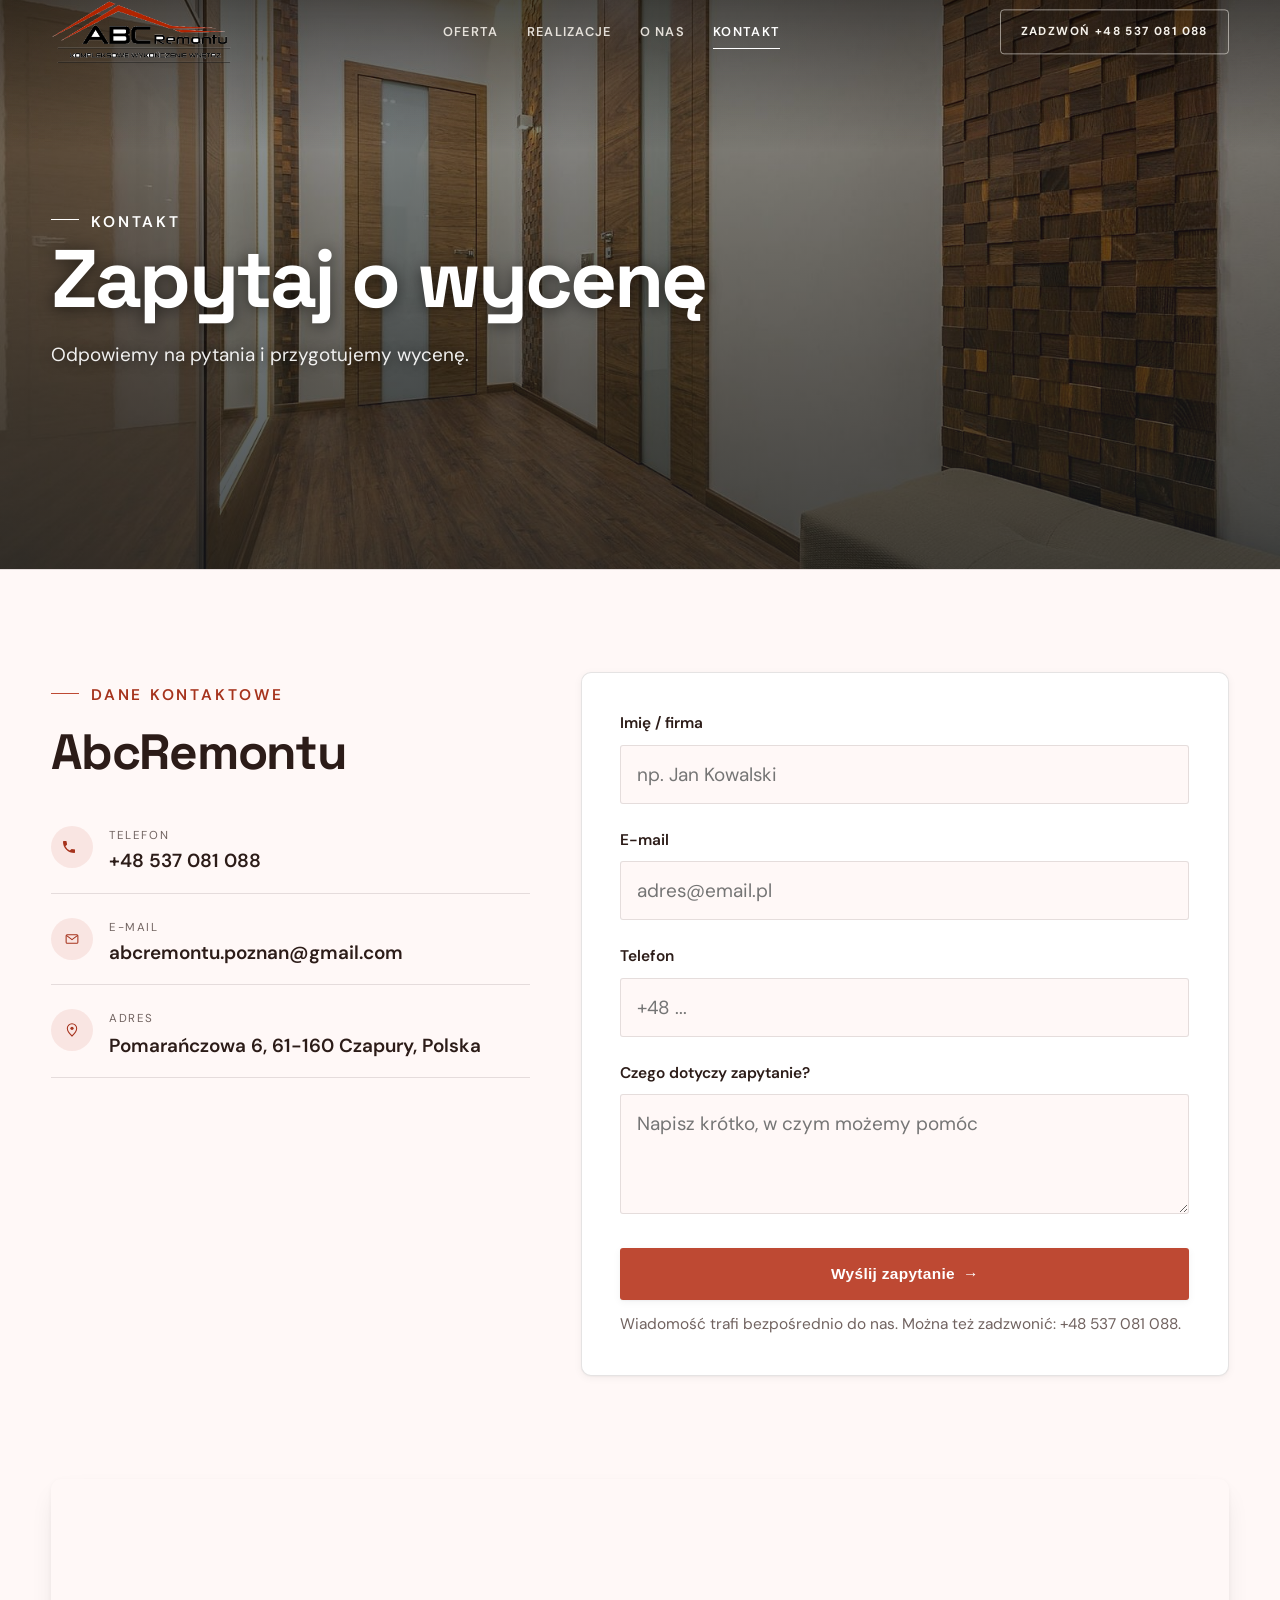
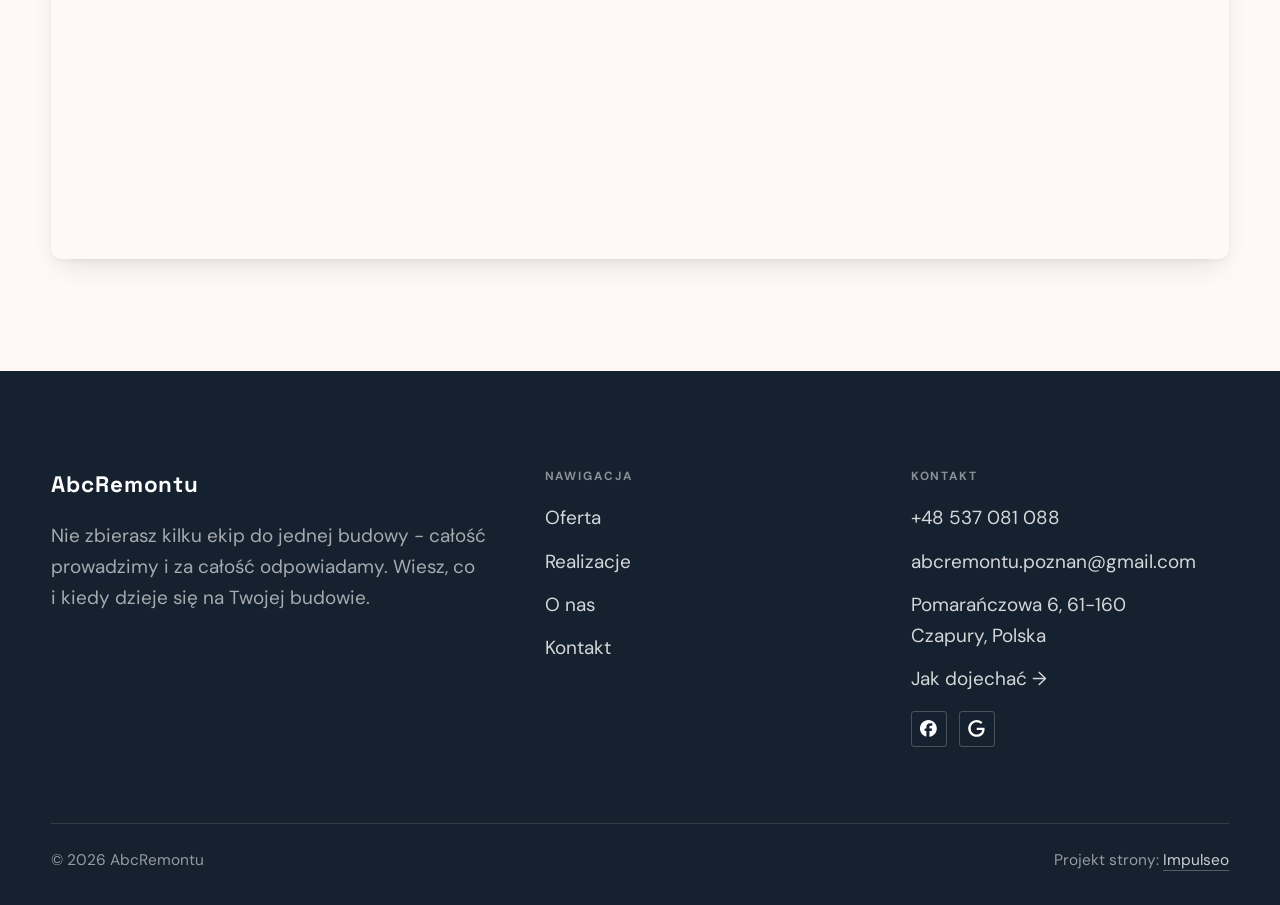
==== kontakt.html @ 426913e0 "Strona demo: abcremontu" ====
<!DOCTYPE html>
<html lang="pl">
<head>
<meta charset="UTF-8">
<meta name="viewport" content="width=device-width, initial-scale=1.0">
<title>Kontakt - AbcRemontu</title>
<meta name="description" content="Kontakt AbcRemontu - Pomarańczowa 6, 61-160 Czapury, Polska">
<link rel="canonical" href="https://kris20032.github.io/abcremontu/kontakt.html">
<meta name="robots" content="noindex, nofollow">
<meta property="og:type" content="website">
<meta property="og:locale" content="pl_PL">
<meta property="og:site_name" content="AbcRemontu">
<meta property="og:title" content="Kontakt - AbcRemontu">
<meta property="og:description" content="Kontakt AbcRemontu - Pomarańczowa 6, 61-160 Czapury, Polska">
<meta property="og:url" content="https://kris20032.github.io/abcremontu/kontakt.html">
<meta property="og:image" content="https://kris20032.github.io/abcremontu/img/og.jpg">
<meta property="og:image:width" content="1200">
<meta property="og:image:height" content="630">
<meta name="twitter:card" content="summary_large_image">
<link rel="preconnect" href="https://fonts.googleapis.com">
<link rel="preconnect" href="https://fonts.gstatic.com" crossorigin>
<link href="https://fonts.googleapis.com/css2?family=Space+Grotesk:wght@500;600;700&family=DM+Sans:opsz,wght@9..40,400;9..40,500;9..40,600&display=swap" rel="stylesheet">
<link rel="stylesheet" href="assets/styles.css?v=2b8f5d81">
</head>
<body>

<header class="nav">
  <div class="wrap nav-inner">
    <a class="brand brand-has-logo" href="index.html"><img class="brand-logo" src="img/logo.png" alt="AbcRemontu" width="611" height="216" decoding="async"></a>
    <nav class="nav-links">
      <a href="oferta.html">Oferta</a>
      <a href="realizacje.html">Realizacje</a>
      <a href="o-nas.html">O nas</a>
      <a href="kontakt.html" class="active" aria-current="page">Kontakt</a>
      <a href="tel:+48537081088" class="btn btn-accent">Zadzwoń +48 537 081 088</a>
    </nav>
    <button class="nav-toggle" aria-label="Menu"><span></span><span></span><span></span></button>
  </div>
</header>

<main>
<section class="pagehead">
  <img src="img/g7.jpg" alt="AbcRemontu - Zapytaj o wycenę" width="1600" height="1068" decoding="async">
  <div class="wrap">
    <span class="eyebrow">Kontakt</span>
    <h1>Zapytaj o wycenę</h1>
    <p>Odpowiemy na pytania i przygotujemy wycenę.</p>
  </div>
</section>
<section>
  <div class="wrap contact-grid">
    <div class="reveal">
      <span class="eyebrow">Dane kontaktowe</span>
      <h2 style="margin:var(--space-4) 0 var(--space-6)">AbcRemontu</h2>
      <div class="info-list">
        <div class="info-row"><div class="ic"><svg class="ico-tel" width="16" height="16" viewBox="0 0 24 24" fill="none" aria-hidden="true"><path d="M6.6 10.8a15.5 15.5 0 0 0 6.6 6.6l2.2-2.2a1 1 0 0 1 1-.24 11.4 11.4 0 0 0 3.6.58 1 1 0 0 1 1 1V20a1 1 0 0 1-1 1A17 17 0 0 1 3 4a1 1 0 0 1 1-1h3.5a1 1 0 0 1 1 1c0 1.25.2 2.46.58 3.6a1 1 0 0 1-.25 1l-2.23 2.2Z" fill="currentColor"/></svg></div><div><div class="lbl">Telefon</div><a class="val" href="tel:+48537081088">+48 537 081 088</a></div></div>
        <div class="info-row"><div class="ic"><svg class="ico-mail" width="16" height="16" viewBox="0 0 24 24" fill="none" aria-hidden="true"><rect x="3.2" y="5.5" width="17.6" height="13" rx="1.6" stroke="currentColor" stroke-width="1.6"/><path d="M4 7l8 6 8-6" stroke="currentColor" stroke-width="1.6" stroke-linecap="round" stroke-linejoin="round"/></svg></div><div><div class="lbl">E-mail</div><a class="val" href="mailto:abcremontu.poznan@gmail.com">abcremontu.poznan@gmail.com</a></div></div>
        <div class="info-row"><div class="ic"><svg class="ico-pin" width="16" height="16" viewBox="0 0 24 24" fill="none" aria-hidden="true"><path d="M12 21s7-6.1 7-11.5A7 7 0 0 0 5 9.5C5 14.9 12 21 12 21Z" stroke="currentColor" stroke-width="1.6" fill="none"/><circle cx="12" cy="9.5" r="2.4" fill="currentColor"/></svg></div><div><div class="lbl">Adres</div><div class="val">Pomarańczowa 6, 61-160 Czapury, Polska</div></div></div>
      </div>
    </div>
    <div class="reveal">
      <form class="form" action="https://formsubmit.co/abcremontu.poznan@gmail.com" method="POST">
        <input type="hidden" name="_subject" value="Zapytanie ze strony AbcRemontu">
        <input type="hidden" name="_captcha" value="false">
        <input type="hidden" name="_template" value="table">
        <div class="fld"><label for="name">Imię / firma</label><input id="name" name="name" type="text" placeholder="np. Jan Kowalski" required></div>
        <div class="fld"><label for="email">E-mail</label><input id="email" name="email" type="email" placeholder="adres@email.pl" required></div>
        <div class="fld"><label for="phone">Telefon</label><input id="phone" name="phone" type="tel" placeholder="+48 ..."></div>
        <div class="fld"><label for="msg">Czego dotyczy zapytanie?</label><textarea id="msg" name="message" placeholder="Napisz krótko, w czym możemy pomóc" required></textarea></div>
        <button type="submit" class="btn btn-accent" style="width:100%;justify-content:center">Wyślij zapytanie <span class="arr">→</span></button>
        <p class="note">Wiadomość trafi bezpośrednio do nas. Można też zadzwonić: +48 537 081 088.</p>
      </form>
    </div>
  </div>
</section>
<section style="padding-top:0">
  <div class="wrap reveal">
    <iframe class="map" title="AbcRemontu - Poznań" src="https://maps.google.com/maps?q=AbcRemontu%20Pozna%C5%84&z=15&output=embed" loading="lazy" referrerpolicy="no-referrer-when-downgrade"></iframe>
  </div>
</section>
</main>

<footer>
  <div class="wrap">
    <div class="foot-grid">
      <div class="foot-brand">
        <div class="name">AbcRemontu</div>
        <p>Nie zbierasz kilku ekip do jednej budowy - całość prowadzimy i za całość odpowiadamy. Wiesz, co i kiedy dzieje się na Twojej budowie.</p>
      </div>
      <div class="foot-col">
        <h4>Nawigacja</h4>
        <a href="oferta.html">Oferta</a>
        <a href="realizacje.html">Realizacje</a>
        <a href="o-nas.html">O nas</a>
        <a href="kontakt.html">Kontakt</a>
      </div>
      <div class="foot-col">
        <h4>Kontakt</h4>
        <a href="tel:+48537081088">+48 537 081 088</a>
        <a href="mailto:abcremontu.poznan@gmail.com">abcremontu.poznan@gmail.com</a>
        <p>Pomarańczowa 6, 61-160 Czapury, Polska</p>
        <a href="https://maps.google.com/?cid=14099003554606740684&g_mp=Cidnb29nbGUubWFwcy5wbGFjZXMudjEuUGxhY2VzLlNlYXJjaFRleHQQAhgEIAA" target="_blank" rel="noopener">Jak dojechać →</a>
      <div class="foot-soc">
        <a class="soc" href="https://www.facebook.com/p/AbcRemontu-100066490193893/" target="_blank" rel="noopener" aria-label="Facebook - AbcRemontu"><svg viewBox="0 0 24 24" aria-hidden="true" focusable="false"><path d="M9.101 23.691v-7.98H6.627v-3.667h2.474v-1.58c0-4.085 1.848-5.978 5.858-5.978.401 0 .955.042 1.468.103a8.68 8.68 0 0 1 1.141.195v3.325a8.623 8.623 0 0 0-.653-.036 26.805 26.805 0 0 0-.733-.009c-.707 0-1.259.096-1.675.309a1.686 1.686 0 0 0-.679.622c-.258.42-.374.995-.374 1.752v1.297h3.919l-.386 2.103-.287 1.564h-3.246v8.245C19.396 23.238 24 18.179 24 12.044c0-6.627-5.373-12-12-12s-12 5.373-12 12c0 5.628 3.874 10.35 9.101 11.647Z" fill="currentColor"/></svg></a>
        <a class="soc" href="https://maps.google.com/?cid=14099003554606740684&g_mp=Cidnb29nbGUubWFwcy5wbGFjZXMudjEuUGxhY2VzLlNlYXJjaFRleHQQAhgEIAA" target="_blank" rel="noopener" aria-label="Google - AbcRemontu"><svg viewBox="0 0 24 24" aria-hidden="true" focusable="false"><path d="M12.48 10.92v3.28h7.84c-.24 1.84-.853 3.187-1.787 4.133-1.147 1.147-2.933 2.4-6.053 2.4-4.827 0-8.6-3.893-8.6-8.72s3.773-8.72 8.6-8.72c2.6 0 4.507 1.027 5.907 2.347l2.307-2.307C18.747 1.44 16.133 0 12.48 0 5.867 0 .307 5.387.307 12s5.56 12 12.173 12c3.573 0 6.267-1.173 8.373-3.36 2.16-2.16 2.84-5.213 2.84-7.667 0-.76-.053-1.467-.173-2.053H12.48z" fill="currentColor"/></svg></a>
      </div>
      </div>
    </div>
    <div class="foot-bot">
      <span>© 2026 AbcRemontu</span>
      <span>Projekt strony: <a class="foot-credit" href="https://impulseo.pl" target="_blank" rel="noopener">Impulseo</a></span>
    </div>
  </div>
</footer>
<div class="sticky-call"><a class="sc-call" href="tel:+48537081088"><svg class="ico-tel" width="16" height="16" viewBox="0 0 24 24" fill="none" aria-hidden="true"><path d="M6.6 10.8a15.5 15.5 0 0 0 6.6 6.6l2.2-2.2a1 1 0 0 1 1-.24 11.4 11.4 0 0 0 3.6.58 1 1 0 0 1 1 1V20a1 1 0 0 1-1 1A17 17 0 0 1 3 4a1 1 0 0 1 1-1h3.5a1 1 0 0 1 1 1c0 1.25.2 2.46.58 3.6a1 1 0 0 1-.25 1l-2.23 2.2Z" fill="currentColor"/></svg> Zadzwoń</a><a class="sc-quote" href="kontakt.html">Zadzwoń po kosztorys</a></div>
<div class="demo-wazne" data-do="2026-11-02" data-cykl="3" hidden><svg class="dw-ico" width="13" height="13" viewBox="0 0 24 24" fill="none" aria-hidden="true"><circle cx="12" cy="12" r="8.6" stroke="currentColor" stroke-width="1.8"/><path d="M12 7.2V12l3.3 2" stroke="currentColor" stroke-width="1.8" stroke-linecap="round"/></svg><span class="dw-txt"></span></div>

<script src="assets/main.js"></script>
</body>
</html>
---- assets/styles.css ----
/* ============================================================
   STOLBASZ — premium, architektoniczny B2B fit-out
   Jasna paleta, zero brązu. System wg premium-web-craft.
   Projekt strony: Impulseo (impulseo.pl)
   ============================================================ */

:root{
  /* PALETA — jasna, architektoniczna, chłodna */
  --paper:#F4F6F8;          /* główne tło */
  --paper-2:#E7EBEF;        /* sekcje alternatywne (chłodny jasny szary) */
  --paper-3:#E7EBEF;        /* delikatne wypełnienia */
  --ink:#15212E;            /* tekst główny — chłodny grafit */
  --ink-soft:#243443;       /* nagłówki drugorzędne */
  --muted:#6B7785;          /* tekst poboczny */
  --line:rgba(21,33,46,.12);/* hairline */
  --accent:#E8A317;         /* stonowany petrol-slate — jedyny akcent */
  --accent-d:#C9870C;
  --accent-soft:rgba(232,163,23,.10);
  --dark:#15212E;           /* sekcje ciemne (stopka/CTA) */

  /* HOVER ZDJĘĆ — JEDEN standard dla całego silnika (decyzja K. 04.08.2026, artefakt z wariantami).
     AKTUALNE (K.+Szymon 09.08.2026, wybór z artefaktu 6 wariantów): zoom 1.05 przy 1.4s -
     przy tak długim czasie mocniejszy kadr NIE skacze, tylko „oddycha". Poprzedni standard
     (1.02 / .55s z 04.08) odbierany jako dynamiczny i szybki.
     Spoczynek lekko przygaszony, ale TYLKO tam, gdzie jest mysz (@media hover:hover) —
     na telefonie zdjęcia zostają w pełnej jasności. */
  --img-zoom:1.05;                   /* K.+Szymon 09.08: wariant F z artefaktu porównawczego */
  --img-rest:brightness(.95) saturate(.99);
  --img-hot:brightness(1.06) saturate(1.05);
  --img-dur:1.4s;                    /* K.+Szymon 09.08 (wariant F): powoli = elegancko */
  --img-ease:cubic-bezier(.16,.84,.44,1);  /* miękki ogon, efekt „oddychania" */

  /* ODSTĘPY — skala 4/8 */
  --space-1:4px; --space-2:8px; --space-3:12px; --space-4:16px; --space-5:24px;
  --space-6:32px; --space-7:48px; --space-8:64px; --space-9:96px; --space-10:128px;

  /* TYPOGRAFIA — fluid clamp() (skala podbita 16.07.2026: większe, czytelniejsze litery — uwaga Adama) */
  --text-sm:clamp(.9rem,.87rem + .12vw,1rem);
  --text-base:clamp(1.08rem,1.04rem + .18vw,1.2rem);
  --text-lg:clamp(1.24rem,1.15rem + .34vw,1.44rem);
  --text-h3:clamp(1.34rem,1.22rem + .55vw,1.66rem);
  --text-h2:clamp(2.1rem,1.66rem + 2.1vw,3.1rem);
  --text-h1:clamp(2.9rem,2.1rem + 4vw,5.1rem);

  /* PROMIENIE — architektoniczne, raczej ostre */
  --r-sm:3px; --r-md:6px; --r-lg:10px;

  /* RUCH */
  --ease:cubic-bezier(.25,.46,.45,.94); --dur:.24s;

  /* CIENIE — miękkie, warstwowe */
  --sh-sm:0 1px 2px rgba(16,24,32,.04), 0 2px 8px rgba(16,24,32,.05);
  --sh-md:0 2px 6px rgba(16,24,32,.05), 0 12px 28px -8px rgba(16,24,32,.12);
  --sh-lg:0 6px 14px rgba(16,24,32,.07), 0 26px 56px -18px rgba(16,24,32,.22);

  --hairline:1px solid var(--line);

  --font-display:'Space Grotesk','Inter',sans-serif;
  --font-body:'DM Sans','Inter',sans-serif;
}

*{box-sizing:border-box;margin:0;padding:0}
html{scroll-behavior:smooth}
body{
  font-family:var(--font-body);
  font-size:var(--text-base);
  line-height:1.65;
  color:var(--ink);
  background:var(--paper);
  -webkit-font-smoothing:antialiased;
  text-rendering:optimizeLegibility;
}
img{max-width:100%;height:auto;display:block}  /* height:auto = width/height z atrybutów trzyma proporcje (TOP#12) */
a{color:inherit;text-decoration:none}

.wrap{width:min(92%,1180px);margin-inline:auto}
section{padding-block:clamp(52px,6.5vw,96px)}

h1,h2,h3{font-family:var(--font-display);font-weight:700;line-height:1.08;letter-spacing:-.02em;color:var(--ink)}
h1{font-size:var(--text-h1);letter-spacing:-.035em}
h2{font-size:var(--text-h2);letter-spacing:-.025em}
h3{font-size:var(--text-h3)}
/* MIARA — długość wiersza. WCAG 2.2 SC 1.4.8: max 80 znaków; Butterick: 45–90.
   68ch daje realnie 72–78 znaków polskiego tekstu, czyli z zapasem pod granicą.
   Wcześniej limit miał TYLKO <p> — <li>, <blockquote> i <dd> nie miały żadnego,
   i to jedyny powód, dla którego 23 bloki na dwóch oddanych stronach jadą po
   83–106 znaków w wierszu (pomiar 07.08.2026, bramka `miara`).
   ⚠️ Listy i definicje ograniczamy TYLKO bez klasy: `ul`/`ol` z klasą to u nas
   układ (siatki kafli, menu), a nie tekst ciągły — tam miarę wyznacza układ. */
/* 60ch, nie 68ch (K. 10.08): po zmianie fontów na węższe kroje (DM Sans i spółka)
   w 68ch mieściło się ~90 znaków - bramka pikselowa słusznie zgłaszała przekroczenie
   granicy 80. Pomiar na żywej przeglądarce: 60ch = 90 znaków, 53ch = ~78 znaków, czyli normę WCAG 1.4.8. */
:root{ --miara:53ch }
p{max-width:min(100%,var(--miara))}
blockquote,
ul:not([class])>li, ol:not([class])>li,
dl:not([class])>dd{max-width:min(100%,var(--miara))}

/* ⚠️ Świadomie BEZ wyjątku `.tile p,.card p,.svc p{max-width:none}`, choć nasuwa się sam:
   te akapity BYŁY już ograniczone (stare `p{max-width:65ch}`), więc „wyjątek" nie odblokowałby
   niczego nowego — tylko ROZLUŹNIŁ stan sprzed zmiany na wszystkich demach naraz.
   `figcaption` żadna z reguł wyżej nie dotyczy, więc też nie potrzebuje zwolnienia. */

/* ŁAMANIE. `balance` wyrównuje długości wierszy w nagłówku, `pretty` pilnuje ostatniego
   wiersza akapitu, żeby nie został w nim jeden wyraz. Obsługiwane od Chrome 117 /
   Safari 17.5; starsze przeglądarki po prostu ignorują tę własność.
   `text-wrap:pretty` nie występowało dotąd ANI RAZ w silniku ani w repo klientów. */
h1,h2,h3,.lead,.lede{text-wrap:balance}
p,li,blockquote,dd{text-wrap:pretty}

.eyebrow{
  font-family:var(--font-body);
  font-size:var(--text-sm);
  font-weight:600;
  letter-spacing:.18em;
  text-transform:uppercase;
  color:var(--accent);
  display:inline-flex;align-items:center;gap:var(--space-3);
}
/* flex:none + margin-top = kreska trzyma się PIERWSZEJ linii. Wcześniej align-items:center
   centrowało ją względem całego bloku i przy zawinięciu (długi kicker typu
   „…WNĘTRZ · LESZNO · OD 2019") druga linia lądowała z brzydkim wcięciem. */
.eyebrow{align-items:flex-start}
.eyebrow>*,.eyebrow{text-wrap:balance}   /* dlugi kicker lamal sie na sierote typu samo „2019" w drugiej linii */
.eyebrow::before{content:"";width:28px;height:1px;background:var(--accent);display:inline-block;flex:none;margin-top:.62em}

.muted{color:var(--muted)}
.lead{font-size:var(--text-lg);line-height:1.55;color:var(--ink-soft);max-width:50ch}

/* ---------- BUTTONS ---------- */
.btn{
  display:inline-flex;align-items:center;gap:var(--space-2);
  font-weight:600;font-size:var(--text-sm);letter-spacing:.02em;
  padding:var(--space-4) var(--space-6);
  border-radius:var(--r-sm);
  transition:transform var(--dur) var(--ease),box-shadow var(--dur) var(--ease),background var(--dur) var(--ease);
  cursor:pointer;border:1px solid transparent;
}
.btn-accent{background:var(--accent);color:#fff;box-shadow:var(--sh-sm)}
.btn-accent:hover{background:var(--accent-d);transform:translateY(-2px);box-shadow:var(--sh-md)}
.btn-accent:active{transform:translateY(0);box-shadow:var(--sh-sm)}
.btn-ghost{background:transparent;color:var(--ink);border-color:var(--line)}
.btn-ghost:hover{border-color:var(--accent);color:var(--accent);transform:translateY(-2px)}
.btn-light{background:#fff;color:var(--ink);box-shadow:var(--sh-sm)}
.btn-light:hover{transform:translateY(-2px);box-shadow:var(--sh-md)}
.btn .arr{transition:transform var(--dur) var(--ease)}
.btn:hover .arr{transform:translateX(4px)}

/* ---------- NAV ---------- */
.nav{
  position:sticky;top:0;z-index:50;
  background:color-mix(in srgb,var(--paper) 88%,transparent);
  backdrop-filter:saturate(140%) blur(10px);
  border-bottom:var(--hairline);
}
.nav-inner{display:flex;align-items:center;justify-content:space-between;gap:var(--space-5);height:72px}
/* ANTY-NACHODZENIE (K. 05.08.2026): długa nazwa firmy + przycisk z pełnym numerem nie mieściły się w pasku
   i flex ściskał linki PONIŻEJ ich treści - "Kontakt" wchodził na ramkę "Zadzwoń +48 ...". Teraz ustępuje
   nazwa marki (skrót wielokropkiem), a menu i przycisk nigdy się nie kurczą ani nie zachodzą na siebie. */
.brand{display:flex;flex-direction:column;line-height:1;min-width:0;flex:0 1 auto}
.brand .name{font-family:var(--font-display);font-weight:800;font-size:1.35rem;letter-spacing:.04em;white-space:nowrap;overflow:hidden;text-overflow:ellipsis}
.brand .sub{font-size:.62rem;letter-spacing:.34em;text-transform:uppercase;color:var(--muted);margin-top:5px;white-space:nowrap;overflow:hidden;text-overflow:ellipsis}
.nav-links{display:flex;align-items:center;gap:var(--space-6);flex:0 0 auto}
.nav-links a{font-size:var(--text-sm);font-weight:500;color:var(--ink-soft);position:relative;padding-block:4px;white-space:nowrap;transition:color var(--dur) var(--ease)}
.nav-links a::after{content:"";position:absolute;left:0;bottom:0;width:0;height:1.5px;background:var(--accent);transition:width var(--dur) var(--ease)}
.nav-links a:hover,.nav-links a.active{color:var(--ink)}
.nav-links a:hover::after,.nav-links a.active::after{width:100%}
.nav-links .btn{padding:var(--space-2) var(--space-5)}
/* przyciski w nav: właściwy kolor (przebij .nav-links a) + bez podkreślenia */
.nav-links a.btn-accent{color:#fff}
.nav-links a.btn-ghost,.nav-links a.btn-light{color:var(--ink)}
/* CTA w pasku: NIE podkreślenie spod linków menu, ale ten sam przelatujący błysk,
   co na wszystkich innych przyciskach (zgłoszenie K. 13.08.2026 - „na hero jest efekt
   światła przechodzącego przez przycisk, na navbarze go nie ma, a mają być identyczne").
   Reguła `.nav-links a::after` jest silniejsza od `.btn::after`, więc trzeba jej
   geometrię wyzerować i wpisać połysk z nazwy - samo `display:none` gasiło efekt. */
.nav-links a.btn::after{
  display:block;content:"";position:absolute;inset:0;z-index:-1;pointer-events:none;
  width:auto;height:auto;border-radius:inherit;   /* kasuje geometrię podkreślenia (width:0;height:1.5px) */
  background:linear-gradient(100deg,transparent 32%,rgba(255,255,255,.20) 50%,transparent 68%);
  translate:-120% 0}
@media (prefers-reduced-motion:no-preference){
  .nav-links a.btn:hover::after{translate:120% 0;transition:translate .75s var(--mt-ease,cubic-bezier(.16,.84,.44,1))}
}
.nav-toggle{display:none;background:none;border:none;cursor:pointer;flex-direction:column;gap:5px;padding:8px}
.nav-toggle span{width:24px;height:2px;background:var(--ink);transition:var(--dur)}
/* Ciasny zakres MIĘDZY menu mobilnym a pełnym pulpitem: zbijamy odstępy i nazwę marki,
   żeby wszystko zmieściło się naturalnie, zanim w ogóle dojdzie do skracania wielokropkiem. */
@media(max-width:1280px) and (min-width:921px){
  .nav-links{gap:var(--space-4)}
  .nav-links .btn{padding:var(--space-2) var(--space-4)}
  .brand .name{font-size:1.15rem}
}

/* ---------- HERO (split) ---------- */
.hero{position:relative;overflow:hidden;border-bottom:var(--hairline)}
.hero-grid{display:grid;grid-template-columns:1.05fr .95fr;gap:clamp(24px,4vw,60px);align-items:center;
  padding-block:clamp(36px,4.5vw,64px)}
.hero-copy .eyebrow{margin-bottom:var(--space-5)}
.hero-copy h1{margin-bottom:var(--space-5)}
.hero-copy .lead{margin-bottom:var(--space-7)}
.hero-actions{display:flex;flex-wrap:wrap;gap:var(--space-4)}
.hero-art{position:relative;aspect-ratio:4/3;border-radius:var(--r-lg);overflow:hidden;box-shadow:var(--sh-lg)}
.hero-art img{width:100%;height:100%;object-fit:cover}
.hero-art::after{content:"";position:absolute;inset:0;background:linear-gradient(180deg,transparent 55%,rgba(18,24,28,.28))}
.hero-badge{position:absolute;left:var(--space-5);bottom:var(--space-5);z-index:2;
  background:rgba(252,252,251,.94);backdrop-filter:blur(4px);
  border-radius:var(--r-md);padding:var(--space-4) var(--space-5);box-shadow:var(--sh-md);max-width:78%}
.hero-badge strong{display:block;font-family:var(--font-display);font-size:1rem;letter-spacing:-.01em}
.hero-badge span{font-size:var(--text-sm);color:var(--muted)}

/* ---------- HERO duży / kinowy (strona główna) ---------- */
.hero-cine{position:relative;min-height:clamp(560px,82vh,840px);min-height:clamp(560px,82svh,840px);display:flex;align-items:center;overflow:hidden;border-bottom:var(--hairline)}
.hero-cine>img{position:absolute;inset:0;width:100%;height:100%;object-fit:cover;z-index:0}
.hero-cine::after{content:"";position:absolute;inset:0;z-index:1;
  background:linear-gradient(95deg,rgba(13,18,23,.86) 0%,rgba(13,18,23,.64) 32%,rgba(13,18,23,.24) 62%,rgba(13,18,23,.04) 100%)}
.hero-cine .wrap{position:relative;z-index:2;padding-block:var(--space-8)}
.hero-cine .hero-copy{max-width:660px}
.hero-cine .eyebrow{color:#fff;margin-bottom:var(--space-5)}
.hero-cine .eyebrow::before{background:#fff}
.hero-cine h1{color:#fff;margin-bottom:var(--space-5);font-size:clamp(2.9rem,2rem + 4.4vw,5.2rem);text-wrap:balance}
.hero-cine .lead{color:rgba(255,255,255,.92);max-width:48ch;margin-bottom:var(--space-7)}
.hero-cine .hero-actions{display:flex;flex-wrap:wrap;gap:var(--space-4)}
/* NISKIE OKNO (laptop z dokiem i paskami przeglądarki ma ~700-780 px wysokości widoku):
   H1 do 5.2rem + długi lead nie mieściły się i przyciski wypadały POD krawędź ekranu -
   klient widział stronę bez ani jednego CTA. Skalujemy w dół, zamiast przycinać treść. */
@media(min-width:821px) and (max-height:820px){
  .hero-cine{min-height:clamp(520px,94svh,780px)}
  .hero-cine .wrap{padding-block:var(--space-6)}
  .hero-cine h1{font-size:clamp(2.2rem,1.5rem + 2.6vw,3.6rem);margin-bottom:var(--space-4)}
  .hero-cine .eyebrow{margin-bottom:var(--space-4)}
  .hero-cine .lead{margin-bottom:var(--space-5);max-width:44ch}
}
@media(max-width:680px){
  .hero-cine{min-height:clamp(520px,76vh,640px);min-height:clamp(520px,76svh,640px);align-items:flex-end}
  .hero-cine::after{background:linear-gradient(0deg,rgba(13,18,23,.9) 6%,rgba(13,18,23,.45) 55%,rgba(13,18,23,.25) 100%)}
  .hero-cine .wrap{padding-bottom:var(--space-9)}
  /* TELEFON (~90% oglądających): lead potrafił zająć 8 linii i zepchnąć CTA poza pierwszy ekran.
     Zwężamy interlinię i skalę - treści nie ucinamy, bo to ona sprzedaje. */
  .hero-cine .lead{font-size:.98rem;line-height:1.5;margin-bottom:var(--space-5)}
  .hero-cine .eyebrow{font-size:.72rem;letter-spacing:.13em;margin-bottom:var(--space-4)}
  .hero-cine .eyebrow::before{width:20px}
  .hero-cine h1{margin-bottom:var(--space-4)}
}

/* full-bleed hero variant (podstrony) */
.pagehead{position:relative;min-height:46vh;min-height:46svh;display:flex;align-items:flex-end;overflow:hidden;border-bottom:var(--hairline)}
.pagehead img{position:absolute;inset:0;width:100%;height:100%;object-fit:cover}
/* 10.08.2026 (decyzja K.): mocniejsze przyciemnienie + cień pod tekstem. Bramka mierzyła na
   nagłówkach podstron 3,38-3,43:1 przy wymaganych 4,5 — jasne zdjęcie (hala, śnieg, niebo)
   podchodziło pod biały tekst. Zdjęcia klientów są różne, więc kontrast musi dawać WARSTWA,
   a nie szczęśliwy dobór kadru. */
.pagehead::after{content:"";position:absolute;inset:0;background:linear-gradient(180deg,rgba(18,24,28,.40),rgba(18,24,28,.76))}
.pagehead .wrap{position:relative;z-index:2;padding-block:var(--space-9);color:#fff}
.pagehead h1{color:#fff;max-width:18ch;text-shadow:0 2px 16px rgba(0,0,0,.55)}
.pagehead .eyebrow{color:#fff}
.pagehead .eyebrow::before{background:#fff}
.pagehead p{color:rgba(255,255,255,.92);margin-top:var(--space-4);max-width:54ch;text-shadow:0 1px 12px rgba(0,0,0,.5)}

/* ---------- STRIP (pasek skrótów / liczby) ---------- */
.strip{background:var(--dark);color:#fff}
/* PASEK HASEŁ — standard 04.08.2026 (decyzja K.): 5 haseł w JEDNYM rzędzie, tekst WYŚRODKOWANY,
   węższe marginesy boczne niż reszta strony (pasek ma iść szerzej), równe wysokości kolumn. */
.strip .wrap{width:min(96%,1440px);display:grid;grid-template-columns:repeat(5,1fr);
  gap:var(--space-5);padding-block:var(--space-7);align-items:stretch}
.strip .item .k{font-family:var(--font-display);font-size:clamp(1.05rem,.82rem + .85vw,1.55rem);
  font-weight:800;letter-spacing:-.02em;color:#fff;line-height:1.18;text-wrap:balance}
.strip .item .v{font-size:var(--text-sm);color:rgba(255,255,255,.66);margin-top:var(--space-2);line-height:1.4}
.strip .item{border-left:2px solid var(--accent);padding-inline:var(--space-4);
  text-align:center;display:flex;flex-direction:column;justify-content:center}
/* liczba kolumn = liczba haseł, żeby ostatnie nie zostawało samo w drugim rzędzie.
   Klasę n-N nadaje multipage.py; domyślnie (bez klasy) pasek jest 5-kolumnowy. */
.strip.n-2 .wrap{grid-template-columns:repeat(2,1fr)}
.strip.n-3 .wrap{grid-template-columns:repeat(3,1fr)}
.strip.n-4 .wrap{grid-template-columns:repeat(4,1fr);gap:var(--space-6)}
.strip.n-4 .item .k{font-size:clamp(1.3rem,1rem + 1.1vw,2rem)}
.strip.n-6 .wrap{grid-template-columns:repeat(6,1fr);gap:var(--space-4)}
.strip.n-6 .item .k{font-size:clamp(.98rem,.8rem + .7vw,1.35rem)}
/* równe łamanie: zamiast "długa linia + jedno słowo" obie linie zbliżonej długości */
.strip .item .k{text-wrap:balance}

/* ---------- SECTION HEAD ---------- */
.head{max-width:48rem;margin-bottom:var(--space-8)}
.head.center{margin-inline:auto;text-align:center}
.head .eyebrow{margin-bottom:var(--space-4)}
.head h2{margin-bottom:var(--space-4)}
.head p{color:var(--muted);font-size:var(--text-lg);line-height:1.55}
.head.center p{margin-inline:auto}

/* ---------- INTRO SPLIT ---------- */
.split{display:grid;grid-template-columns:.92fr 1.08fr;gap:clamp(28px,5vw,80px);align-items:center}
.split.rev{grid-template-columns:1.08fr .92fr}
.split.rev .split-art{order:-1}
.split-art{position:relative;aspect-ratio:5/4;border-radius:var(--r-lg);overflow:hidden;box-shadow:var(--sh-lg)}
.split-art img{width:100%;height:100%;object-fit:cover}
.split-copy h2{margin-bottom:var(--space-5)}
.split-copy p+p{margin-top:var(--space-4)}
.split-copy .btn{margin-top:var(--space-6)}

/* ---------- SERVICES (zakres) ---------- */
.svc-grid{display:grid;grid-template-columns:repeat(auto-fit,minmax(280px,1fr));gap:var(--space-5)}
.svc{background:#fff;border:var(--hairline);border-radius:var(--r-md);padding:var(--space-7) var(--space-6);
  transition:transform var(--dur) var(--ease),box-shadow var(--dur) var(--ease),border-color var(--dur) var(--ease);
  position:relative;overflow:hidden}
.svc::before{content:"";position:absolute;left:0;top:0;width:3px;height:0;background:var(--accent);transition:height var(--dur) var(--ease)}
.svc:hover{transform:translateY(-4px);box-shadow:var(--sh-md);border-color:transparent}
.svc:hover::before{height:100%}
.svc .ic{font-family:var(--font-display);font-size:.8rem;font-weight:700;letter-spacing:.12em;color:var(--accent);margin-bottom:var(--space-4)}
.svc h3{margin-bottom:var(--space-3);font-size:1.22rem}
.svc p{color:var(--muted);font-size:var(--text-base);line-height:1.6}

/* big detailed service rows */
.svc-row{display:grid;grid-template-columns:.8fr 1.2fr;gap:clamp(20px,4vw,60px);align-items:center;padding-block:var(--space-8)}
.svc-row+.svc-row{border-top:var(--hairline)}
.svc-row.rev{grid-template-columns:1.2fr .8fr}
/* Naprzemienny układ wierszy oferty: co drugi wiersz ma zdjęcie po PRAWEJ.
   Było `order:-1` — martwy kod, bo zdjęcie i tak jest pierwszym dzieckiem w HTML,
   więc wszystkie wiersze wyglądały identycznie (zdjęcie zawsze z lewej), a `rev`
   zmieniało tylko szerokość kolumn. Znalezione 29.07.2026 przy różnicowaniu kierunków
   animacji (pomiar pozycji: art.mid 390/502 przy row.mid 756 — zawsze lewa strona). */
.svc-row.rev .svc-row-art{order:2}
.svc-row-art{aspect-ratio:4/3;border-radius:var(--r-md);overflow:hidden;box-shadow:var(--sh-md)}
.svc-row-art img{width:100%;height:100%;object-fit:cover}
.svc-row h3{font-size:1.5rem;margin-bottom:var(--space-4)}
.svc-row .num{font-family:var(--font-display);font-size:.85rem;font-weight:700;letter-spacing:.14em;color:var(--accent);display:block;margin-bottom:var(--space-3)}
.svc-row ul{list-style:none;margin-top:var(--space-4);display:flex;flex-direction:column;gap:var(--space-2)}
.svc-row li{position:relative;padding-left:var(--space-5);color:var(--muted);font-size:var(--text-base)}
.svc-row li::before{content:"";position:absolute;left:0;top:.62em;width:8px;height:1px;background:var(--accent)}

/* ---------- GALLERY (realizacje) ---------- */
.gallery{display:grid;grid-template-columns:repeat(12,1fr);gap:var(--space-4);grid-auto-rows:200px}
/* GALERIA MASONRY — pionowe zdjęcia (portrety beauty/wellness) bez przycinania: kolumny, height auto */
.gallery-masonry{column-count:3;column-gap:var(--space-4)}
@media(max-width:900px){.gallery-masonry{column-count:2}}
@media(max-width:560px){.gallery-masonry{column-count:1}}
.gallery-masonry .m-tile{break-inside:avoid;margin:0 0 var(--space-4);padding:0;position:relative;overflow:hidden;border-radius:var(--r-md);border:1px solid var(--line)}
.gallery-masonry .m-tile img{width:100%;height:auto;display:block}
.gallery-masonry .m-tile .cap{position:absolute;left:0;right:0;bottom:0;padding:var(--space-4);color:#fff;background:linear-gradient(0deg,rgba(0,0,0,.55),transparent);font-size:var(--text-sm)}
.gallery-masonry .m-tile .cap small{display:block;font-weight:400;opacity:.78;letter-spacing:.04em;text-transform:uppercase;font-size:.66rem;margin-top:3px}
.tile{position:relative;overflow:hidden;border-radius:var(--r-md);box-shadow:var(--sh-sm);
  transition:transform var(--dur) var(--ease),box-shadow var(--dur) var(--ease)}
.tile img{width:100%;height:100%;object-fit:cover;
  transition:transform var(--img-dur) var(--img-ease),filter var(--img-dur) var(--img-ease)}
.tile:hover{box-shadow:var(--sh-md)}
.tile .cap{position:absolute;left:0;right:0;bottom:0;padding:var(--space-5) var(--space-4) var(--space-4);
  /* mocniejszy spad + cien pod tekstem: na JASNYCH zdjeciach klienta (biale fronty, sciany)
     slaby gradient dawal kontrast ~1.5:1 zamiast wymaganych 3.6:1 (bramka wygladu, 10.08.2026) */
  background:linear-gradient(transparent 10%,rgba(18,24,28,.55) 40%,rgba(18,24,28,.88) 68%,rgba(18,24,28,.99));color:#fff;
  text-shadow:0 1px 2px rgba(0,0,0,.85),0 2px 10px rgba(0,0,0,.55);
  font-size:var(--text-sm);font-weight:600;letter-spacing:.01em;
  opacity:0;transform:translateY(8px);transition:var(--dur) var(--ease)}
.tile:hover .cap{opacity:1;transform:translateY(0)}
.tile .cap small{display:block;font-weight:400;opacity:.78;letter-spacing:.04em;text-transform:uppercase;font-size:.66rem;margin-top:3px}
/* bento spans */
.t-wide{grid-column:span 6}
.t-tall{grid-column:span 6;grid-row:span 2}
.t-std{grid-column:span 6}
.t-third{grid-column:span 4}
.t-two3{grid-column:span 8}

/* ---------- TRUST / WIARYGODNOŚĆ ---------- */
.trust{background:var(--paper-2)}
.trust-grid{display:grid;grid-template-columns:repeat(auto-fit,minmax(240px,1fr));gap:var(--space-5);margin-top:var(--space-7)}
.trust-card{background:#fff;border-radius:var(--r-md);padding:var(--space-7) var(--space-6);box-shadow:var(--sh-sm);border-top:3px solid var(--accent)}
.trust-card .big{font-family:var(--font-display);font-size:clamp(1.8rem,1.3rem + 1.6vw,2.6rem);font-weight:800;letter-spacing:-.02em;color:var(--ink);line-height:1}
.trust-card h3{font-size:1.12rem;margin:var(--space-3) 0 var(--space-2)}
.trust-card p{color:var(--muted);font-size:var(--text-base);line-height:1.55}

/* ---------- CTA band ---------- */
.cta{background:var(--dark);color:#fff;position:relative;overflow:hidden}
/* telefon w CTA: na ciemnym tle biały (domyślnie), rodziny z JASNYM tłem CTA
   nadpisują to u siebie - wcześniej kolor siedział w stylu inline i wygrywał z rodziną. */
.cta .btn-ghost-cta{color:#fff;border-color:rgba(255,255,255,.3)}
.cta .wrap{display:grid;grid-template-columns:1.4fr .6fr;gap:var(--space-7);align-items:center;position:relative;z-index:2}
.cta h2{color:#fff;max-width:20ch}
.cta p{color:rgba(255,255,255,.74);margin-top:var(--space-4)}
.cta-actions{display:flex;flex-direction:column;gap:var(--space-3);align-items:flex-start}
.cta::before{content:"";position:absolute;right:-80px;top:-80px;width:360px;height:360px;border-radius:50%;
  background:radial-gradient(circle,var(--accent-soft),transparent 70%)}

/* ---------- CONTACT ---------- */
.contact-grid{display:grid;grid-template-columns:.85fr 1.15fr;gap:clamp(28px,4vw,56px);align-items:start}
.info-list{display:flex;flex-direction:column;gap:var(--space-2)}
.info-row{display:flex;gap:var(--space-4);align-items:flex-start;padding-block:var(--space-4);border-bottom:var(--hairline)}
.info-row .ic{flex:none;width:42px;height:42px;display:grid;place-items:center;border-radius:50%;
  background:var(--accent-soft);color:var(--accent);font-size:1.05rem}
.info-row .lbl{font-size:.72rem;letter-spacing:.14em;text-transform:uppercase;color:var(--muted)}
.info-row .val{font-weight:600;font-size:var(--text-base);margin-top:2px}
.info-row a.val:hover{color:var(--accent)}
.map{border:none;border-radius:var(--r-lg);box-shadow:var(--sh-md);width:100%;height:100%;min-height:380px;filter:grayscale(.2) contrast(1.02)}
.form{background:#fff;border:var(--hairline);border-radius:var(--r-lg);padding:clamp(24px,3vw,40px);box-shadow:var(--sh-sm)}
.form .fld{margin-bottom:var(--space-5)}
.form label{display:block;font-size:var(--text-sm);font-weight:600;margin-bottom:var(--space-2)}
.form input,.form textarea{width:100%;font-family:inherit;font-size:var(--text-base);color:var(--ink);
  padding:var(--space-4);border:var(--hairline);border-radius:var(--r-sm);background:var(--paper);transition:border-color var(--dur)}
.form input:focus,.form textarea:focus{outline:none;border-color:var(--accent);background:#fff}
.form textarea{resize:vertical;min-height:120px}
.form .note{font-size:var(--text-sm);color:var(--muted);margin-top:var(--space-3)}

/* ---------- FOOTER ---------- */
footer{background:var(--dark);color:#fff;padding-block:var(--space-9) var(--space-6)}
.foot-grid{display:grid;grid-template-columns:1.4fr 1fr 1fr;gap:var(--space-7);margin-bottom:var(--space-8)}
.foot-brand .name{font-family:var(--font-display);font-weight:800;font-size:1.4rem;letter-spacing:.04em}
.foot-brand p{color:rgba(255,255,255,.62);margin-top:var(--space-4);font-size:var(--text-base);max-width:38ch}
.foot-col h4{font-size:.74rem;letter-spacing:.16em;text-transform:uppercase;color:rgba(255,255,255,.5);margin-bottom:var(--space-4)}
.foot-col a,.foot-col p{display:block;color:rgba(255,255,255,.82);font-size:var(--text-base);margin-bottom:var(--space-3)}
.foot-col a:hover{color:#fff}
.foot-bot{border-top:1px solid rgba(255,255,255,.12);padding-top:var(--space-5);display:flex;justify-content:space-between;flex-wrap:wrap;gap:var(--space-3);
  font-size:var(--text-sm);color:rgba(255,255,255,.55)}
.foot-bot a:hover{color:#fff}
/* Podpis w stopce = klikalny link do impulseo.pl (31.07.2026). Ma być WIDOCZNIE klikalny,
   ale nie krzyczeć - stąd sam kolor jaśniejszy + delikatne podkreślenie na najeździe. */
.foot-bot a.foot-credit{color:rgba(255,255,255,.78);text-decoration:none;border-bottom:1px solid rgba(255,255,255,.28)}
.foot-bot a.foot-credit:hover{color:#fff;border-bottom-color:#fff}

/* ---------- REVEAL ---------- */
.reveal{opacity:0;transform:translateY(22px);transition:opacity .6s var(--ease),transform .6s var(--ease)}
.reveal.in{opacity:1;transform:none}

/* ---------- RESPONSIVE ---------- */
@media(max-width:920px){
  .hero-grid,.split,.split.rev,.svc-row,.svc-row.rev,.cta .wrap,.contact-grid,.foot-grid{grid-template-columns:1fr}
  .split.rev .split-art,.svc-row.rev .svc-row-art{order:0}
  .hero-art{aspect-ratio:16/10;max-height:420px}
  .strip .wrap,.strip.n-2 .wrap,.strip.n-3 .wrap,.strip.n-4 .wrap,.strip.n-6 .wrap{grid-template-columns:repeat(2,1fr);gap:var(--space-6)}
  .strip .item .k,.strip.n-6 .item .k{font-size:clamp(1.3rem,1.1rem + 1vw,2rem)}
  .gallery{grid-auto-rows:180px}
  .t-wide,.t-tall,.t-std,.t-third,.t-two3{grid-column:span 6}
  .t-tall{grid-row:span 1}
  .cta-actions{flex-direction:row;flex-wrap:wrap}
  .foot-grid{gap:var(--space-6)}
}
@media(max-width:680px){
  .nav-links{position:fixed;inset:72px 0 auto 0;background:var(--paper);flex-direction:column;align-items:stretch;
    gap:0;padding:var(--space-4) 6%;border-bottom:var(--hairline);box-shadow:var(--sh-md);
    transform:translateY(-120%);transition:transform var(--dur) var(--ease)}
  .nav-links.open{transform:translateY(0)}
  .nav-links a{padding-block:var(--space-4);border-bottom:var(--hairline)}
  .nav-links .btn{margin-top:var(--space-3);justify-content:center}
  .nav-toggle{display:flex}
  .strip .wrap,.strip.n-2 .wrap,.strip.n-3 .wrap,.strip.n-4 .wrap,.strip.n-6 .wrap{grid-template-columns:1fr}
  .gallery{grid-template-columns:repeat(6,1fr)}
  .foot-grid{grid-template-columns:1fr}
}
@media(prefers-reduced-motion:reduce){
  /* audyt 09.08 TOP#14: samo skrócenie duration przy animacji INFINITE = stroboskop
     (pętla .01ms miga ekranem); iteration-count:1 gasi pętlę naprawdę. Pseudoelementy
     też - tła hero (gastro/studio) animują ::before/img, blanket na * ich nie łapał. */
  *,*::before,*::after{animation-duration:.01ms!important;animation-iteration-count:1!important;animation-delay:0s!important;transition:none!important}
  .reveal{opacity:1!important;transform:none!important}
  html{scroll-behavior:auto}
}

/* ============================================================
   PREMIUM LAYER — destylat deep-researchu branż (anty-AI, spokój).
   Zmienne STOLBASZ (--accent/--ink/--paper/--line/--dark). Ruch ledwo
   zauważalny, krzywa cubic-bezier(.16,.84,.44,1); prefers-reduced-motion
   pokryte blanketem wyżej. Karty hairline zamiast cieni = #1 sygnał „nie-AI".
   ============================================================ */

/* więcej oddechu między sekcjami (liderzy: 110-130px) */
section{padding-block:clamp(64px,8vw,128px)}

/* 1) Aksamitny reveal — dłuższa, miękka krzywa zamiast „skoku" */
.reveal{transition:opacity .9s cubic-bezier(.16,.84,.44,1),transform .9s cubic-bezier(.16,.84,.44,1);will-change:opacity,transform}
/* stagger TYLKO w galerii (tam pozycja = porządek dzieci) */
.gallery .reveal:nth-child(2){transition-delay:.07s}
.gallery .reveal:nth-child(3){transition-delay:.14s}
.gallery .reveal:nth-child(4){transition-delay:.21s}
.gallery .reveal:nth-child(5){transition-delay:.28s}
.gallery .reveal:nth-child(6){transition-delay:.35s}

/* 2) Hero STATYCZNY na .hero-cine — Ken Burns CAŁKIEM WYŁĄCZONY 26.06 (3. zgłoszenie Szymona).
   GENEZA: animowanie scale na <img> hero z teksturami (cegły/framugi) re-samplinguje obraz
   klatka po klatce → na części ekranów drobne drganie/shimmer = „heroshot się trzęsie".
   translateY usunięto wcześniej, scale-only + will-change/GPU NIE wystarczyły do GWARANCJI gładkości.
   Krzysztof zażądał pewności („make sure, że błąd się nie pojawi") > efekt. Zero animacji = 0% drgania.
   Delikatny zoom zostaje TYLKO w pełnoekranowych hero gastro/studio (hg-bg/hs-bg — tło, inny
   mechanizm, chwalone, nigdy nie zgłaszane). NIE wracać do KB na .hero-cine bez realnego testu
   na sprzęcie klienta — to ryzyko regresji „trzęsienia”. */
/* BEZPIECZNY "wow" na hero = jednorazowy FADE-IN (opacity), nie zoom.
   opacity nie dotyka bitmapy → gładkie na KAŻDYM zdjęciu/ekranie/GPU, zero ryzyka migotania.
   Geometryczny ruch (scale/translate) na .hero-cine jest ZAKAZANY (bramka pilnuje). */
@keyframes heroFade{from{opacity:0}to{opacity:1}}
.hero-cine>img{transform:none;animation:heroFade 1.1s ease-out both}

/* 3) Akcentowy hairline pod nagłówkiem sekcji, który „rysuje się" przy wejściu */
.head h2{position:relative;padding-bottom:18px}
.head h2::after{content:"";position:absolute;left:0;bottom:0;height:1px;width:0;background:var(--accent);transition:width 1s cubic-bezier(.16,.84,.44,1) .15s}
.head.center h2::after{left:50%;transform:translateX(-50%)}
.head.reveal.in h2::after,.head.center.reveal.in h2::after{width:54px}

/* 4) Karty HAIRLINE zamiast cieni/zaokrągleń (najmocniejszy anty-AI detal) */
.svc{background:transparent;border:1px solid var(--line);border-radius:var(--r-sm);box-shadow:none}
.svc:hover{box-shadow:none;border-color:var(--accent);transform:translateY(-3px)}
.trust-card{background:transparent;box-shadow:none;border:1px solid var(--line);border-top:2px solid var(--accent);border-radius:var(--r-sm)}
.tile{box-shadow:none;border-radius:var(--r-sm)}
.tile:hover{box-shadow:none}

/* 5) Sticky-nav kondensuje się po przewinięciu (sygnał dopracowania) */
.nav{transition:box-shadow .4s ease,background .4s ease}
.nav.is-stuck{box-shadow:0 1px 0 var(--line),0 14px 30px -24px rgba(0,0,0,.45)}
.nav-inner{transition:height .35s var(--ease)}
.nav.is-stuck .nav-inner{height:60px}

/* 6) MANIFESTO — pełnoekranowy cytat-bohater (zastępuje generyczne „Dlaczego my") */
.manifesto{background:var(--paper-2);text-align:center}
.manifesto .wrap{max-width:60rem}
.manifesto p{font-family:var(--font-display);font-style:italic;font-size:clamp(1.6rem,1rem + 2.4vw,2.8rem);line-height:1.32;color:var(--ink-soft);margin-inline:auto;max-width:26ch;position:relative;padding-top:var(--space-8)}
.manifesto p::before{content:"";position:absolute;top:0;left:50%;transform:translateX(-50%);width:54px;height:1px;background:var(--accent)}
.manifesto p span{color:var(--accent);font-style:italic}

/* 7) GATEWAYS — 3 duże bramy-zdjęcia (zamiast paska menu usług) */
.gateways{display:grid;grid-template-columns:repeat(3,1fr);gap:var(--space-4)}
.gateway{position:relative;aspect-ratio:3/4;overflow:hidden;border-radius:var(--r-sm);display:block}
.gateway img{width:100%;height:100%;object-fit:cover;
  transition:transform var(--img-dur) var(--img-ease),filter var(--img-dur) var(--img-ease)}
.gateway::after{content:"";position:absolute;inset:0;background:linear-gradient(180deg,transparent 38%,rgba(18,24,28,.74))}
/* ===== HOVER ZDJĘĆ — jedno miejsce dla WSZYSTKICH kafli ze zdjęciem (K. 04.08.2026) ===== */
@media(hover:hover){
  .tile img,.gateway img,.m-tile img{filter:var(--img-rest)}
  .tile:hover img,
  .gateway:hover img,
  .m-tile:hover img{transform:scale(var(--img-zoom));filter:var(--img-hot)}
}
.m-tile img{transition:transform var(--img-dur) var(--img-ease),filter var(--img-dur) var(--img-ease)}
.gateway .g-ttl{position:absolute;left:0;right:0;bottom:0;z-index:2;padding:var(--space-6) var(--space-5);color:#fff;font-family:var(--font-display);font-size:1.45rem;letter-spacing:-.01em;line-height:1.15}
.gateway .g-ttl small{display:block;font-family:var(--font-body);font-size:var(--text-sm);font-weight:400;opacity:.82;letter-spacing:.03em;margin-top:5px}
@media(max-width:760px){.gateways{grid-template-columns:1fr}.gateway{aspect-ratio:16/10}}

/* 8) LOGO klienta w nagłówku (gdy podane --logo) */
/* 52px domyślnie (feedback Bartka 06.07.2026: 40px ginęło, uwaga padła 3x; ~56px sprawdzone na żywym demie anna-borowiec-makeup) */
.brand-logo{height:64px;width:auto;max-width:300px;object-fit:contain;display:block}
.nav.is-stuck .brand-logo{height:52px}
@media(max-width:680px){.brand-logo{height:46px;max-width:210px}}


/* === RWD: nagłówki na wąskich ekranach (dodane 17.07.2026 razem z fixem clamp) ===
   Po przywróceniu działania clamp() dolna granica --text-h1 (2.9rem) rozpychała
   dokument przy długich polskich słowach na telefonach. Tu ją zjeżdżamy. */
@media (max-width:560px){
  :root{
    --text-h1:clamp(1.9rem, 1.15rem + 4.4vw, 2.7rem);
    --text-h2:clamp(1.5rem, 1rem + 3vw, 2.1rem);
  }
  .hero-cine h1{font-size:clamp(1.9rem, 1.15rem + 4.4vw, 2.7rem)}
  h1,h2{overflow-wrap:break-word}
}

/* GODZINY (godziny_grid z briefu) — dzień po lewej, godziny po prawej. Wcześniej BRAK stylu
   powodował sklejenie "Poniedziałek-Piątek8:00-20:00" (dodane 2026-07-21). Neutralne dla dem bez grafiku. */
.godz{display:flex;flex-direction:column;gap:2px;max-width:440px;margin-top:8px}
.godz-row{display:flex;justify-content:space-between;align-items:baseline;gap:24px;padding:10px 0;border-bottom:1px solid var(--line)}
.godz-row:last-child{border-bottom:0}
.godz-row b{font-weight:600;color:var(--ink)}
.godz-row span{color:var(--muted);white-space:nowrap}

/* === FAQ (lekcja 08.08.2026) ===
   Sekcja faq_klinika() trafia NIE tylko do rodziny „klinika" (multipage.py: także układ FACHOWCY),
   a style leżały wyłącznie w families/klinika.css — u hydraulika/dekarza FAQ renderowało się jako
   goła lista <details> z domyślnym trójkącikiem przeglądarki (wpadka: demo Instalatorstwo Gała).
   Dlatego baza. Rodzina może to nadpisać na wierzchu. */
.faq-list{max-width:48rem;margin:var(--space-8) auto 0;display:flex;flex-direction:column;gap:var(--space-3)}
.faq-item{border:1px solid var(--line);border-radius:var(--r-md);background:var(--paper);padding:var(--space-4) var(--space-5)}
.faq-item summary{font-family:var(--font-display);font-weight:600;color:var(--ink);cursor:pointer;list-style:none;display:flex;justify-content:space-between;gap:1rem}
.faq-item summary::-webkit-details-marker{display:none}
.faq-item summary::after{content:"+";color:var(--accent-d);font-weight:700;font-size:1.2rem;line-height:1}
.faq-item[open] summary::after{content:"-"}
.faq-item p{color:var(--ink-soft);font-size:var(--text-base);line-height:1.6;margin:var(--space-3) 0 0}

/* === LICZBA OPINII PRZY SEKCJI OPINII (08.08.2026, wzorzec irismeble.pl, decyzja K.) ===
   Trzy cytaty bez kontekstu czyta się jak „firma ma trzy opinie". Ta linijka mówi wprost,
   ile ich jest naprawdę - dane i tak przychodzą z reconu i szły dotąd wyłącznie do hero.
   Baza, nie rodzina: sekcja opinii renderuje się we WSZYSTKICH układach, a style opinii
   leżą per rodzina - bez tego u części rodzin linijka byłaby gołym tekstem (ta sama pułapka
   co z FAQ wyżej). Rodzina może nadpisać na wierzchu. */
.op-meta{
  text-align:center;margin:calc(var(--space-3) * -1) 0 var(--space-6);
  color:var(--muted);font-size:var(--text-base);letter-spacing:.01em;
}
.op-meta .ico-star{color:var(--accent-d);margin-right:2px}

/* --- licznik ważności DEMA (pomysł K. 09.08) - tylko wersje pokazowe --- */
.demo-wazne{position:fixed;top:calc(var(--nav-h, 64px) + 14px);right:14px;z-index:95;
  display:inline-flex;align-items:center;gap:.45em;
  background:rgba(21,25,28,.82);color:#fff;font-size:.72rem;font-weight:600;letter-spacing:.01em;
  padding:.42em .8em .42em .62em;border-radius:999px;backdrop-filter:saturate(140%) blur(8px);
  border:1px solid rgba(255,255,255,.14);box-shadow:0 10px 24px -14px rgba(0,0,0,.6);
  pointer-events:none;
  /* NIE pokazuje się przy wejściu (K. 09.08) - wjeżdża dopiero po zejściu z hero */
  opacity:0;transform:translateY(-10px);
  transition:opacity .7s var(--ease),transform .7s var(--ease)}
.demo-wazne.is-on{opacity:1;transform:none}
.demo-wazne .dw-ico{flex:none;opacity:.85}
.demo-wazne b{font-weight:700;font-variant-numeric:tabular-nums;color:#FFD9A3}
.demo-wazne .dw-zeg{font-variant-numeric:tabular-nums;font-feature-settings:"tnum";
  opacity:.72;margin-left:.15em;letter-spacing:.01em}
.demo-wazne.is-pilne{background:rgba(150,32,28,.9);border-color:rgba(255,255,255,.2)}
.demo-wazne .dw-pilne{color:#FFE0DE}
@media(max-width:820px){.demo-wazne{top:auto;bottom:70px;right:10px}}

/* --- pasek mini-opinii pod hero (audyt 09.08 TOP#27) - tylko przy realnych recenzjach --- */
.opinie-mini{padding-block:0;border-bottom:var(--hairline)}
.opinie-mini .om-row{display:grid;grid-template-columns:repeat(3,1fr);gap:var(--space-6);padding-block:var(--space-5)}
.opinie-mini .om-item blockquote{font-size:var(--text-sm);color:var(--ink-soft);line-height:1.5;margin:0}
.opinie-mini .om-autor{display:block;margin-top:var(--space-2);font-size:.78rem;font-weight:600;color:var(--muted);letter-spacing:.04em}
@media(max-width:820px){.opinie-mini .om-row{grid-template-columns:1fr;gap:var(--space-4)}
  .opinie-mini .om-item:nth-child(n+3){display:none}}

/* --- AKCENT-TEKST (audyt 09.08 TOP#11/12, decyzja K.) ---------------------------
   Kolor firmowy jest jasny, dopóki nie musi być literą. --accent zostaje żywy
   (kreski, przyciski, pasek haseł); litera akcentowa na JASNYM tle bierze
   --accent-text (dokleja palette_auto; domyślnie accent-d). Tylko color -
   border/background/pseudo zostają żywe. Ciemna sekcja CTA = wyjątek. */
:root{--accent-text:var(--accent-d)}
.eyebrow, .svc .ic, .svc-row .num, .info-row .ic, .info-row a.val:hover,
.manifesto p span, .faq-item summary::after, .op-meta .ico-star, .op-star,
.fu-cta, .obszar-list li:hover, .btn-ghost:hover, .nav.nav-solid .brand .sub,
.proces-os .pc-cur, .os-on .proces-os .proces-line > li.os-done .pno { color:var(--accent-text) }
.cta .eyebrow { color:var(--accent) }

/* --- dostępność (audyt 09.08 TOP#23, podzbiór bezpieczny) --- */
html{scroll-padding-top:84px}                       /* kotwice nie chowają się pod sticky-nav */
:focus-visible{outline:2px solid var(--accent-text);outline-offset:2px}  /* widoczny fokus tylko z klawiatury */
main{display:block}

/* --- kafelek „Zobacz opinie w Google" (K. 09.08) - znak marki zamiast gołego linku --- */
.op-meta{text-align:center;max-width:none;margin-inline:auto}
.op-google{display:inline-flex;align-items:center;gap:.6em;
  padding:.62em 1.15em;border:1px solid var(--line);border-radius:999px;
  background:var(--paper);color:var(--ink);font-size:var(--text-sm);font-weight:600;
  transition:border-color var(--dur) var(--ease),box-shadow var(--dur) var(--ease),transform var(--dur) var(--ease)}
.op-google .op-g-ico{flex:none}                        /* oficjalny 4-kolorowy znak Google */
.op-google .arr{transition:transform var(--dur) var(--ease)}
.op-google:hover{border-color:var(--accent);box-shadow:var(--sh-sm);transform:translateY(-1px)}
.op-google:hover .arr{transform:translateX(3px)}

/* ============================================================
   HOVER KART I KAFLI - JEDEN STANDARD DLA WSZYSTKICH RODZIN (K. 10.08:
   „każde demo ma wyglądać tak premium"). Wcześniej premium-hover miała tylko
   rodzina fachowców (.fu-row), reszta rodzin renderowała karty bez reakcji.
   Zasada ta sama: reakcja NATYCHMIAST (0s), gaśnięcie łagodne; ledwie widoczne
   tło, kreska akcentu z lewej, strzałka rusza. Zero cieni-poduszek.
   ⛔ Świadomie POMIJAMY kafle ze zdjęciem (.tile/.gateway/.m-tile) - tam działa
   już zoom 1.05/1.4s i dokładanie ramek by go zabiło.
   ============================================================ */
.card, .svc, .gateway-txt, .menu-cat, .prod-card, .pak-card, .faq-item, .obj-tile{
  position:relative;transition:background .22s ease-out,border-color .22s ease-out}
.card::before, .menu-cat::before, .prod-card::before, .pak-card::before{
  content:"";position:absolute;left:0;top:0;bottom:0;width:3px;background:var(--accent);
  transform:scaleY(0);transform-origin:top;transition:transform .09s ease-out;border-radius:2px}
@media(hover:hover){
  .card:hover, .svc:hover, .menu-cat:hover, .prod-card:hover, .pak-card:hover{
    background:color-mix(in srgb,var(--accent) 9%,transparent);
    border-color:color-mix(in srgb,var(--accent) 45%,var(--line));
    transition-duration:0s}
  .card:hover::before, .menu-cat:hover::before,
  .prod-card:hover::before, .pak-card:hover::before{transform:scaleY(1)}
  .card:hover .arr, .svc:hover .arr, .menu-cat:hover .arr{transform:translateX(.3rem)}
}
.card .arr, .svc .arr, .menu-cat .arr{display:inline-block;transition:transform .1s ease-out}

/* ============================================================
   PLAKIETKA OPINII GOOGLE (K. 13.08.2026, wzór od Marcelego)
   Jedna forma we WSZYSTKICH układach hero (hg/hk/hs/ha/hd/tb/kt) zamiast
   gołego tekstu „★ Ocena 4,4 w Google · 7 opinii". Cudza ocena to najmocniejszy
   dowód zaufania na stronie - ma wyglądać jak odznaka, nie jak podpis.
   Tło i obwódka liczone z KOLORU TEKSTU, więc ta sama plakietka działa na
   ciemnym zdjęciu (biały napis → jasna mgiełka) i na jasnej sekcji (ciemny
   napis → delikatny szary). Zero osobnych wariantów do utrzymania.
   ============================================================ */
.g-badge{
  display:inline-flex;align-items:center;gap:.62em;
  padding:.52em 1em;border-radius:999px;
  background:color-mix(in srgb,currentColor 8%,transparent);
  border:1px solid color-mix(in srgb,currentColor 20%,transparent);
  -webkit-backdrop-filter:blur(6px);backdrop-filter:blur(6px);
  font-size:.98rem;line-height:1;font-weight:500;letter-spacing:.01em;
  white-space:nowrap;vertical-align:middle;max-width:100%}
.g-badge .gb-ico,.g-badge .gb-stars{flex:none}
.g-badge .gb-ocena{font-weight:700;font-size:1.08em;letter-spacing:.01em}
.g-badge .gb-txt{opacity:.92}
@media(max-width:560px){
  .g-badge{gap:.45em;padding:.45em .8em;font-size:.86rem}
  .g-badge .gb-stars{width:62px;height:12.4px}
  .g-badge .gb-ico{width:16px;height:16px}
}

/* === rodzina: fachowcy === */
/* ============================================================
   RODZINA: FACHOWCY (hydraulik/elektryk/remont/brukarstwo/ogrodzenia)
   Doklejane NA WIERZCH base.css. Dziedziczy paletę/fonty skórki (trade/elektryk).
   Filozofia: telefon-bohater + zaufanie + „bezpłatna wycena". Spokój, nie krzyk.
   (count-up i podwójny iframe mapy świadomie pominięte - krytyka blueprintu.)
   ============================================================ */

/* --- PROCES - oś „jak pracujemy" (podpis rodziny, czego nie ma w meblach) --- */
.proces{background:var(--paper-2)}
.proces-line{list-style:none;display:grid;grid-template-columns:repeat(4,1fr);gap:var(--space-5);position:relative;margin:0;padding:0}
.proces-line li{position:relative;padding-top:var(--space-7)}
.proces-line li::before{content:"";position:absolute;top:14px;left:0;right:0;height:1px;background:var(--line)}
.proces-line li:last-child::before{right:50%}
.proces-line li:first-child::before{left:50%}
.proces-line li::after{content:"";position:absolute;top:9px;left:calc(50% - 6px);width:11px;height:11px;border-radius:50%;background:var(--accent);box-shadow:0 0 0 4px var(--paper-2)}
.proces-line .pno{font-family:var(--font-display);font-weight:800;font-size:1.5rem;color:var(--accent);letter-spacing:-.02em;display:block;margin-bottom:var(--space-3);text-align:center}
.proces-line h3{font-size:1.1rem;margin-bottom:var(--space-2);text-align:center}
.proces-line p{color:var(--muted);font-size:var(--text-sm);line-height:1.5;text-align:center;max-width:26ch;margin-inline:auto}
@media(max-width:820px){
  .proces-line{grid-template-columns:1fr;gap:0}
  .proces-line li{padding:var(--space-5) 0 var(--space-5) var(--space-7)}
  .proces-line li::before{left:5px;right:auto;top:0;bottom:0;width:1px;height:auto}
  .proces-line li:first-child::before,.proces-line li:last-child::before{left:5px;right:auto}
  .proces-line li::after{top:var(--space-6);left:0}
  .proces-line .pno,.proces-line h3,.proces-line p{text-align:left;margin-inline:0}
}

/* --- OBSZAR DZIAŁANIA - lokalność (chipy z REALNEGO miasta, bez drugiego iframe) --- */
.obszar .head{text-align:center;margin-inline:auto}
.obszar .head .eyebrow{justify-content:center}
.obszar-list{list-style:none;display:flex;flex-wrap:wrap;justify-content:center;gap:var(--space-3);margin:0;padding:0;max-width:60rem;margin-inline:auto}
.obszar-list li{border:1px solid var(--line);border-radius:999px;padding:var(--space-2) var(--space-5);
  font-size:var(--text-sm);font-weight:600;color:var(--ink-soft);transition:border-color .24s var(--ease),color .24s var(--ease)}
.obszar-list li:hover{border-color:var(--accent);color:var(--accent)}
.obszar-list li.is-home{background:var(--accent);border-color:var(--accent);color:#fff}

/* --- STICKY-CALL - dolny pasek mobile (najważniejszy konwerter tej rodziny) --- */
.sticky-call{display:none}
@media(max-width:820px){
  .sticky-call{display:grid;grid-template-columns:1fr 1fr;gap:1px;position:fixed;left:0;right:0;bottom:0;z-index:90;
    background:var(--line);box-shadow:0 -6px 20px -10px rgba(0,0,0,.4);padding-bottom:env(safe-area-inset-bottom,0px);transition:transform .25s ease,opacity .25s ease}
  .sticky-call.schowany{transform:translateY(110%);opacity:0;pointer-events:none}
  .sticky-call a{padding:15px 8px;text-align:center;font-weight:700;font-size:.95rem;letter-spacing:.01em}
  .sc-call{background:var(--accent);color:#fff}
  .sc-quote{background:var(--paper);color:var(--ink)}
  body{padding-bottom:calc(64px + env(safe-area-inset-bottom,0px))}
}

/* --- Blok „Awaria? Dzwoń” (opcjonalny, hydraulik/elektryk) --- */
.awaria{background:var(--dark);color:#fff}
.awaria .wrap{display:flex;flex-wrap:wrap;align-items:center;justify-content:space-between;gap:var(--space-5);padding-block:var(--space-7)}
.awaria h3{color:#fff;font-size:clamp(1.3rem,1rem + 1.2vw,1.8rem)}
.awaria p{color:rgba(255,255,255,.72);margin-top:var(--space-2)}
.awaria .btn-accent{white-space:nowrap}

/* === CERTYFIKATY / CZYM PRACUJEMY (gated: renderuje sie tylko gdy brief poda certy/marki/gwarancja) - mocny lever dla dekarzy === */
.auto-marki .marki-list{display:flex;flex-wrap:wrap;justify-content:center;gap:clamp(.8rem,2.5vw,1.6rem);list-style:none;margin:var(--space-7) 0 0;padding:0}
.auto-marki .marki-list li{font-family:var(--font-display);text-transform:uppercase;letter-spacing:.12em;font-weight:600;
  font-size:clamp(.82rem,1.5vw,1rem);color:var(--ink-soft);padding:.5rem 1rem;border:1px solid var(--line);border-radius:var(--r-sm)}
.marki-gwar{text-align:center;color:var(--muted);font-size:var(--text-sm);margin-top:var(--space-6)}

/* ============================================================
   FAZA 3 - OSOBNY UKŁAD FACHOWCY (research wf_e4ed63db + krytyka z policzonym WCAG). Doklejane na wierzch.
   Tożsamość: ZAUFANIE + DUŻY TELEFON + DOWÓD. Dwublok hero (zdjęcie | lity panel), bezpośrednio, solidnie.
   ============================================================ */

/* --- P0 KONTRAST: bursztyn jako TEKST na jasnym = 2.0 FAIL (policzone). Naprawy (bursztyn->ciemny tekst / ink). --- */
.btn-accent{color:#14171c}                                  /* bursztyn + ciemny tekst = 8.28 PASS */
.sticky-call .sc-call{color:#14171c}                        /* sticky bursztyn + ciemny tekst */
.obszar-list li.is-home{background:var(--ink);border-color:var(--ink);color:#fff}  /* było bursztyn+biel 2.17 -> ink+biel 16.29 */
.proces-line .pno{color:var(--ink-soft)}                    /* numery procesu: było bursztyn 2.0 -> ink-soft (czytelne); kropka osi zostaje bursztyn (grafika) */

/* --- Ikona telefonu (uzywana w hero hf-phone-num; nav styluje silnik NAV NOBU) --- */
.ico-tel{vertical-align:-2px;margin-right:.3em}

/* === HERO FACHOWCY — WARIANT A „PEŁNY EKRAN" (wybór K. 27.07.2026; zastąpił dwublok 46%/54%).
   Powód zmiany: stary dwublok nie dobijał do końca ekranu (zostawał pusty pas nad promise-bar),
   zdjęcie było ucięte w wąski pasek, a dowód (ocena/gwarancja) siedział dopiero niżej w trust-bar.
   Teraz: zdjęcie na pełny ekran + gradient od lewej (tekst czytelny NIE przez wycięty panel,
   tylko przez policzony overlay), gigant-telefon, dowód w pierwszym ekranie.
   Zdjęcie zostaje PIERWSZYM dzieckiem sekcji (blur-guard + mobilny fallback). STATYCZNE, bez Ken Burns.
   Poprzednia wersja: fachowcy.css.bak-20260727-201952-przed-heroA === */
.hero-fach{position:relative;isolation:isolate;display:flex;align-items:center;
  min-height:clamp(560px,92vh,900px);min-height:clamp(560px,92svh,900px)}
.hf-photo{position:absolute;inset:0;width:100%;height:100%;object-fit:cover;display:block;
  background:var(--dark);z-index:-2}                          /* EAGER, bez animacji (zero janku) */
/* Gradient trzyma ciemno DO ~62% szerokości, bo dotąd sięga najdłuższa linia tekstu (.hf-inner 46rem).
   Wcześniejsza wersja jaśniała już od 34% i końcówki linii lądowały na jasnym tle. */
/* 08.08.2026 (lekcja 2026-08-08-010, K.: „czemu hero jest takie ciemne?"): zasłona rozjaśniona.
   Poprzednio 0.95→0.26 przykrywało CAŁY kadr i zdjęcie było ledwo widoczne — a lekcja 2026-08-06-004
   mówi wprost: „nigdy pełne przyciemnienie zdjęcia, zabija kadr". Teraz ciemno tylko POD TEKSTEM
   (lewa część, gdzie stoi .hf-inner), prawa strona prawie odsłonięta. Czytelność napisów dokłada
   text-shadow niżej — cień zamiast koca na całym zdjęciu. */
.hero-fach::after{content:"";position:absolute;inset:0;z-index:-1;
  background:linear-gradient(102deg,rgba(14,17,21,.86) 0%,rgba(14,17,21,.78) 30%,rgba(14,17,21,.52) 55%,rgba(14,17,21,.2) 78%,rgba(14,17,21,.06) 100%)}
/* Cień pod napisami hero — pozwala trzymać zasłonę lekką, a tekst nadal czytelny na jaśniejszym kadrze. */
.hf-kicker,.hf-title,.hf-lead,.hf-phone,.hf-trust{text-shadow:0 1px 2px rgba(0,0,0,.55),0 2px 12px rgba(0,0,0,.35)}
.hf-panel{width:min(92%,1180px);margin-inline:auto;color:#fff;   /* ta sama miara co .wrap w base.css */
  padding:clamp(6.5rem,13vh,9rem) 0 clamp(2.6rem,6vh,3.6rem)}
.hf-inner{max-width:46rem}
/* Akcent SKÓRKI rozjaśniony do czytelności na ciemnym tle. NIE hardkodować bursztynu:
   każda skórka ma swój akcent (elektryk=niebieski, dach=czerwony...), a stały kolor rozjeżdżał
   się z przyciskami. Pierwsza deklaracja = fallback dla przeglądarek bez color-mix.
   Dwa poziomy, bo WCAG stawia różne progi: --accent-lit dla MAŁEGO tekstu (kicker, próg 4.5:1;
   62% daje 7.5 na tle hero), --accent-strong dla DUŻEGO (akcent w H1, próg 3:1; 74% daje 6.1
   i jest wyraźnie widoczny - przy 62% ginął i wyglądał po prostu na biały). Policzone, nie na oko. */
.hero-fach{--accent-lit:rgba(255,255,255,.92);--accent-strong:rgba(255,255,255,.96)}
@supports (color:color-mix(in srgb,red,#fff)){
  .hero-fach{--accent-lit:color-mix(in srgb,var(--accent) 62%,#fff);
             --accent-strong:color-mix(in srgb,var(--accent) 74%,#fff)}
}
.hf-kicker{font-family:var(--font-display);font-weight:700;text-transform:uppercase;letter-spacing:.2em;
  font-size:clamp(.74rem,1.4vw,.88rem);color:var(--accent-lit);display:flex;align-items:center;gap:.8rem}
.hf-kicker::before{content:"";width:34px;height:2px;background:var(--accent-lit);flex:none}
.hf-title{color:#fff;font-family:var(--font-display);font-weight:800;line-height:1.02;letter-spacing:-.022em;
  font-size:clamp(2.3rem,1.6rem + 3.2vw,4.3rem);margin:var(--space-4) 0 var(--space-4);text-wrap:balance}
.hf-title em{font-style:normal;color:var(--accent-strong)}        /* druga część H1 = akcent skórki, rozjaśniony */
.hf-lead{color:rgba(255,255,255,.86);font-size:clamp(1rem,.96rem + .3vw,1.18rem);line-height:1.6;max-width:38rem}
.hf-phone{display:inline-flex;flex-direction:column;gap:.2rem;margin:var(--space-6) 0 var(--space-5);width:fit-content}
.hf-phone-lab{font-size:.74rem;text-transform:uppercase;letter-spacing:.18em;color:rgba(255,255,255,.62);font-weight:600}
.hf-phone-num{font-family:var(--font-display);font-weight:800;color:#fff;font-variant-numeric:tabular-nums;white-space:nowrap;
  font-size:clamp(2rem,1.5rem + 2.4vw,3.05rem);line-height:1;display:inline-flex;align-items:center}
.hf-phone-num .ico-tel{width:.7em;height:.7em;color:var(--accent);margin-right:.35em}   /* ikona bursztyn, cyfry białe */
.hf-phone:hover .hf-phone-num{color:var(--accent-lit)}
.hf-actions{display:flex;flex-wrap:wrap;gap:var(--space-3)}
.hf-ghost{color:#fff;border-color:rgba(255,255,255,.5)}
.hf-trust{margin-top:var(--space-6);padding-top:var(--space-4);border-top:1px solid rgba(255,255,255,.18);
  color:rgba(255,255,255,.9);font-weight:600;font-size:var(--text-sm);letter-spacing:.01em;max-width:38rem}
@media(max-width:820px){
  .hero-fach{min-height:clamp(520px,88svh,760px)}
  /* 08.08.2026: na telefonie było .72→.95, czyli zdjęcia praktycznie nie było widać. Teraz góra kadru
     zostaje odsłonięta, ciemnieje dopiero pod tekstem (tekst na telefonie stoi na dole). */
  .hero-fach::after{background:linear-gradient(178deg,rgba(14,17,21,.28) 0%,rgba(14,17,21,.6) 55%,rgba(14,17,21,.86) 100%)}
  .hf-panel{padding-top:clamp(5.5rem,16vh,7rem)}
  .hf-lead{font-size:1rem}
}
@media(prefers-reduced-motion:reduce){.hero-fach *{animation:none!important}}

/* === PROMISE BAR: zawsze-obecna sygnatura usługowa (anty recon-collapse) === */
.fach-promise{background:var(--paper-2);border-bottom:var(--hairline);padding-block:0}
.fach-promise .wrap{padding-block:var(--space-4)}
.fp-row{list-style:none;margin:0;padding:0;display:flex;flex-wrap:wrap;justify-content:center;align-items:center;gap:clamp(.6rem,2.4vw,2rem)}
.fp-row li{font-family:var(--font-display);font-weight:700;text-transform:uppercase;letter-spacing:.08em;
  font-size:clamp(.72rem,1.3vw,.85rem);color:var(--ink-soft);display:flex;align-items:center}
.fp-row li:not(:last-child)::after{content:"";width:6px;height:6px;border-radius:50%;background:var(--accent);margin-left:clamp(.6rem,2.4vw,2rem)}

/* === TRUST BAR (gated): jasne pasmo, cyfry INK (NIE bursztyn=2.0 FAIL), bursztyn jako kreska pod liczbą === */
.trust-bar{background:var(--paper);border-bottom:var(--hairline)}
.trust-bar .wrap{display:flex;flex-wrap:wrap;align-items:center;justify-content:center;gap:clamp(1rem,3vw,2.6rem);padding-block:var(--space-7)}
.tb-stats{display:flex;flex-wrap:wrap;gap:clamp(1rem,3vw,2.6rem)}
.tb-stat{display:flex;flex-direction:column;align-items:center;text-align:center;padding-bottom:var(--space-2);border-bottom:3px solid var(--accent)}
.tb-num{font-family:var(--font-display);font-weight:800;font-size:clamp(2rem,3vw,2.8rem);line-height:1;color:var(--ink);font-variant-numeric:tabular-nums}
.tb-lab{font-size:.74rem;text-transform:uppercase;letter-spacing:.08em;color:var(--muted);margin-top:.3rem}
.tb-google{font-weight:700;color:var(--ink);font-size:var(--text-base);background:var(--paper-2);border:var(--hairline);border-radius:999px;padding:.5rem 1.1rem;font-variant-numeric:tabular-nums}
.tb-seal{font-family:var(--font-display);font-weight:700;text-transform:uppercase;letter-spacing:.06em;font-size:.85rem;
  color:var(--ink);border:1px solid var(--accent);border-radius:var(--r-sm);padding:.5rem 1rem}

/* === LISTA USŁUG (zamiast bram-nastrojowych): konkret "co + zakres + wycena" === */
.fach-uslugi .fu-list{list-style:none;margin:var(--space-8) 0 0;padding:0;display:flex;flex-direction:column}
.fu-row{display:grid;grid-template-columns:minmax(11rem,1fr) 2fr auto;gap:clamp(1rem,3vw,2.5rem);align-items:center;
  padding-block:var(--space-5);border-top:1px solid var(--line)}
.fu-row:last-child{border-bottom:1px solid var(--line)}
.fu-name{font-family:var(--font-display);font-weight:700;font-size:1.15rem;color:var(--ink)}
.fu-desc{color:var(--muted);font-size:var(--text-sm);line-height:1.55}
.fu-cta{font-weight:700;font-size:var(--text-sm);color:var(--accent-text);white-space:nowrap}
.fu-cta .arr{display:inline-block;transition:transform .1s ease-out}

/* HOVER WIERSZA USŁUGI (K. 09.08: „żeby więcej się działo, ale nie do przesady").
   Cały wiersz jest linkiem, więc reaguje CAŁY: ledwo widoczne rozjaśnienie tła, nazwa
   przesuwa się o włos w stronę czytania, kreska akcentu wjeżdża z lewej, strzałka rusza.
   Zero cieni i ramek - premium to spokojny ruch, nie podświetlony kafel. */
/* reakcja NATYCHMIASTOWA (K. 09.08: „mniejsze opóźnienie") - kursor jest na wierszu,
   więc podświetlenie ma nadążać za palcem; powolne tempo zostaje dla ZDJĘĆ, nie dla UI */
/* Podświetlenie zapala się NATYCHMIAST (0s) i gaśnie łagodnie (.22s) - klasyczny chwyt
   z dobrych interfejsów: reakcja ma wyprzedzać oko, a znikanie nie może mrugać.
   Szybciej już się nie da - to jest zero. */
.fu-row{position:relative;transition:background .22s ease-out}
.fu-row::before{content:"";position:absolute;left:0;top:-1px;bottom:0;width:3px;
  background:var(--accent);transform:scaleY(0);transform-origin:top;
  transition:transform .09s ease-out}
.fu-row .fu-name{transition:transform .1s ease-out,color .1s ease-out}
@media(hover:hover){
  .fu-row:hover{background:color-mix(in srgb,var(--accent) 11%,transparent);transition-duration:0s}
  .fu-row:hover::before{transform:scaleY(1)}
  .fu-row:hover .fu-name{transform:translateX(.42rem)}
  .fu-row:hover .fu-cta{color:var(--accent-text)}
  .fu-row:hover .fu-cta .arr{transform:translateX(.3rem)}
}
.fu-row:focus-within{background:color-mix(in srgb,var(--accent) 11%,transparent)}
.fu-row:focus-within::before{transform:scaleY(1)}
@media(max-width:760px){.fu-row{grid-template-columns:1fr;gap:var(--space-2)}.fu-cta{justify-self:start}}

/* === OPINIE (gated): realne cytaty z reconu === */
.opinie-grid{display:grid;grid-template-columns:repeat(auto-fit,minmax(16rem,1fr));gap:var(--space-6);margin-top:var(--space-8)}
.op-card{margin:0;background:var(--paper);border:1px solid var(--line);border-radius:var(--r-md);padding:var(--space-6);display:flex;flex-direction:column;gap:var(--space-3)}
.op-star{color:var(--accent-d);letter-spacing:.1em;font-size:.95rem}
.op-card blockquote{margin:0;color:var(--ink-soft);font-size:var(--text-base);line-height:1.6}
.op-autor{font-family:var(--font-display);font-weight:700;color:var(--ink);font-size:.95rem}

/* === SUWAK PRZED/PO (kopia z auto.css - CSS nie dziedziczy się między rodzinami; krytyka 5b) === */
.auto-ba .ba-slider{position:relative;--ba-pos:50%;max-width:62rem;margin:var(--space-8) auto 0;aspect-ratio:16/9;
  overflow:hidden;border-radius:var(--r-sm);border:1px solid var(--line);touch-action:none;user-select:none;cursor:ew-resize}
.ba-slider img{position:absolute;inset:0;width:100%;height:100%;object-fit:cover;display:block}
.ba-before-wrap{position:absolute;inset:0;clip-path:inset(0 calc(100% - var(--ba-pos)) 0 0)}
.ba-lab{position:absolute;top:var(--space-4);z-index:3;font-family:var(--font-display);text-transform:uppercase;
  letter-spacing:.1em;font-size:.7rem;color:#fff;background:rgba(10,12,15,.6);padding:.3rem .6rem;border-radius:2px}
.ba-lab-l{left:var(--space-4)}
.ba-lab-r{right:var(--space-4)}
.ba-handle{position:absolute;top:0;bottom:0;left:var(--ba-pos);width:2px;background:var(--accent);transform:translateX(-1px);z-index:4;pointer-events:none}
.ba-handle span{position:absolute;top:50%;left:50%;transform:translate(-50%,-50%);width:38px;height:38px;border-radius:50%;
  background:var(--accent);box-shadow:0 2px 12px rgba(0,0,0,.4);display:flex;align-items:center;justify-content:center}
.ba-handle span::before,.ba-handle span::after{content:"";position:absolute;width:0;height:0;border-block:5px solid transparent}
.ba-handle span::before{left:9px;border-right:6px solid #14171c}
.ba-handle span::after{right:9px;border-left:6px solid #14171c}
.ba-podpis{text-align:center;color:var(--muted);font-size:var(--text-sm);margin-top:var(--space-5)}

/* ============================================================
   SEKCJA OBJAWÓW "Co się dzieje?" (audyt 09.08 TOP#31, klepnięta przez K.).
   Kafle-objawy pod paskiem obietnic; GATED na pack["objawy"].
   ZERO wypełnień kolorem - akcent tylko jako kreska i strzałka.
   Dół 0: odstęp do pasa zdjęć robi padding kolejnej sekcji.
   ============================================================ */
.objawy{padding-block:clamp(48px,6vw,80px) 0}
.objawy .obj-grid{display:grid;grid-template-columns:repeat(3,1fr);gap:var(--space-4)}
.obj-tile{display:flex;flex-direction:column;gap:var(--space-4);
  min-height:6.6rem;padding:var(--space-5);
  background:#fff;border:1px solid var(--line);border-radius:var(--r-md);
  color:var(--ink);text-decoration:none;
  transition:border-color var(--dur) var(--ease),box-shadow var(--dur) var(--ease),transform var(--dur) var(--ease)}
.obj-tile::before{content:"";width:22px;height:1px;background:var(--accent);flex:none;
  transition:width var(--dur) var(--ease)}
.ot-row{margin-top:auto;display:flex;align-items:flex-end;justify-content:space-between;gap:var(--space-4)}
.ot-name{font-family:var(--font-display);font-weight:700;font-size:1.08rem;line-height:1.25;
  letter-spacing:-.01em;text-wrap:balance}
.ot-arr{flex:none;color:var(--accent-text);font-size:1.05rem;line-height:1.25;
  transition:transform var(--dur) var(--ease)}
.obj-tile:hover{border-color:var(--accent);box-shadow:var(--sh-sm);transform:translateY(-2px)}
.obj-tile:hover::before{width:100%}   /* K. 09.08: kreska ma przejechać cały kafel, nie drgnąć */
.obj-tile:hover .ot-arr{transform:translateX(4px)}
.obj-tile:focus-visible{outline:2px solid var(--accent);outline-offset:3px}
@media(max-width:900px){
  .objawy .obj-grid{grid-template-columns:repeat(2,1fr)}
  .obj-tile{min-height:6.4rem}
}

/* === NAV NOBU (silnik): fachowcy === */
.nav{position:fixed;left:0;right:0;backdrop-filter:none;border-bottom:1px solid transparent;z-index:100;transition:transform .35s var(--ease),background .35s ease,box-shadow .35s ease}
.nav.nav-hidden{transform:translateY(-100%)}
.nav.is-stuck{background:transparent;box-shadow:none;border-bottom-color:transparent}
.nav.is-stuck .nav-inner{height:64px}
.nav .brand{flex-direction:row;align-items:baseline;gap:.6rem;line-height:1}
.nav .brand .name{font-family:var(--font-display);font-weight:600;font-size:1.5rem;text-transform:uppercase;letter-spacing:.14em}
.nav .brand .sub{margin-top:0;padding-left:.65rem;border-left:1px solid currentColor;font-size:.66rem;font-weight:600;letter-spacing:.22em;text-transform:uppercase}
.nav .nav-links a{font-size:.8rem;font-weight:600;text-transform:uppercase;letter-spacing:.1em;padding-block:6px}
.nav .nav-links a::after{height:1px}
.nav .nav-links a.btn-accent{font-size:.73rem;font-weight:700;text-transform:uppercase;letter-spacing:.12em;padding:.5rem 1.1rem;border-radius:4px;box-shadow:none}
.nav .nav-links a.btn-accent{background:var(--accent);border:1px solid var(--accent);color:#14171c}
.nav .nav-links a.btn-accent:hover{background:var(--accent);border-color:var(--accent);color:#14171c;filter:brightness(1.07)}
.nav{background:transparent}
.nav::after{content:"";position:absolute;left:0;right:0;top:0;height:150px;z-index:-1;pointer-events:none;transition:opacity .35s ease;background:linear-gradient(180deg,rgba(8,6,4,.55) 0%,rgba(8,6,4,0) 100%)}
.nav.nav-solid::after{opacity:0}
.nav .brand .name{color:#f5f1ea}
.nav .brand .sub{color:rgba(245,241,234,.82)}
.nav .nav-links a:not(.btn-accent){color:rgba(245,241,234,.9)}
.nav .nav-links a:not(.btn-accent):hover,.nav .nav-links a.active:not(.btn-accent){color:#fff}
.nav .nav-links a:not(.btn-accent)::after{background:#fff}
.nav .nav-toggle span{background:#f5f1ea}
.nav.nav-solid{background:color-mix(in srgb,var(--paper) 94%,transparent);backdrop-filter:saturate(140%) blur(10px);border-bottom:var(--hairline)}
.nav.nav-solid .brand .name{color:var(--ink)}
.nav.nav-solid .brand .sub{color:var(--accent-d)}
.nav.nav-solid .nav-links a:not(.btn-accent){color:var(--ink-soft)}
.nav.nav-solid .nav-links a:not(.btn-accent):hover,.nav.nav-solid .nav-links a.active:not(.btn-accent){color:var(--ink)}
.nav.nav-solid .nav-links a:not(.btn-accent)::after{background:var(--accent-d)}
.nav.nav-solid .nav-toggle span{background:var(--ink)}
.nav.nav-solid.nav-hidden{background:transparent;box-shadow:none;border-bottom-color:transparent}
@media(min-width:681px){
.nav .nav-inner{position:relative;height:64px}
.nav .nav-links{flex:1;justify-content:center;gap:clamp(1rem,2.2vw,1.9rem);padding-right:15.5rem}
.nav .nav-links a.btn-accent{position:absolute;right:0;top:50%;transform:translateY(-50%);--klocek-stoi:translateY(-50%);margin:0}
.nav:not(.nav-solid) .nav-links a.btn-accent{background:transparent;border-color:rgba(245,241,234,.55);color:#f5f1ea}
.nav:not(.nav-solid) .nav-links a.btn-accent:hover{background:var(--accent);border-color:var(--accent);color:#14171c;transform:translateY(-50%)}
}
@media(max-width:680px){
.nav .nav-links:not(.open){transform:translateY(-160%);visibility:hidden}
.nav .nav-links.open{visibility:visible}
.nav .brand .name{font-size:1.12rem;letter-spacing:.1em;line-height:1.15}
.nav .brand .sub{display:none}
.nav .brand{min-width:0;overflow:hidden;padding-right:.6rem}
.nav .nav-links{background:var(--paper)}
.nav .nav-links a:not(.btn-accent){color:var(--ink-soft)}
.nav .nav-links a:not(.btn-accent):hover,.nav .nav-links a.active:not(.btn-accent){color:var(--ink)}
}
@media(max-width:430px){
.nav .brand .name{font-size:.95rem;letter-spacing:.06em}
}

/* === WARSTWA PREMIUM (silnik, 08.08.2026) === */
/* ============================================================
   OŚ PROCESU „PREMIUM" + OKNO NA NIERUCHOME TŁO + ODZNAKI + POWRÓT NA GÓRĘ
   (08.08.2026 — wdrożenie decyzji K. z warsztatu ruchu II)

   ⚠️ TEN PLIK JEST DOKLEJANY **PO** PLIKU RODZINY.
   Powód: strukturę `.proces-line` stylują cztery rodziny (fachowcy, dom, klinika,
   studio) jako poziomy rząd kart. Nowy układ musi je nadpisać, a base.css ładuje
   się PRZED rodziną, więc tam by przegrał. Kolejność w multipage.py:
       base.css → rodzina → TEN PLIK → motion.css → hero-fit.css

   ZASADA BEZPIECZEŃSTWA (jak w całej warstwie ruchu):
   stany „ukryte" nadaje WYŁĄCZNIE JavaScript przez klasę na <html>. Bez skryptu
   albo przy jego błędzie strona wygląda jak przed tą zmianą — nigdy pusty ekran.
   ============================================================ */

/* ---------------- 1) OŚ PROCESU ---------------- */
.proces-os .proc-grid{
  display:grid;grid-template-columns:34% 1fr;gap:var(--space-8);align-items:start;
}
.proces-os .proc-side{position:sticky;top:calc(72px + var(--space-6))}
.proces-os .proc-side .head{text-align:left;margin:0}
.proces-os .proc-side .head h2{margin-bottom:var(--space-3)}
.proces-os .proc-side .head p{margin:0}

.proces-os .proc-count{display:flex;align-items:baseline;gap:var(--space-2);margin-top:var(--space-6)}
.proces-os .pc-cur{
  font-family:var(--font-display);font-size:2.6rem;line-height:1;color:var(--accent-d);
  font-variant-numeric:tabular-nums;
}
.proces-os .pc-all{font-size:var(--text-base);color:var(--muted);font-variant-numeric:tabular-nums}
.proces-os .proc-bar{
  height:2px;background:var(--line);border-radius:2px;overflow:hidden;
  max-width:14rem;margin-top:var(--space-3);
}
.proces-os .proc-bar > i{display:block;height:100%;width:0;background:var(--accent-d)}
.proces-os .proc-now{
  color:var(--muted);font-size:var(--text-sm);margin:var(--space-3) 0 0;min-height:2.4em;
}

/* ⚠️ TWARDY RESET OZDOBNIKÓW RODZINY (naprawa po teście 08.08.2026, demo hydraulika)
   Rodziny nie tylko układają kroki w rząd — DORYSOWUJĄ do nich własną grafikę:
   fachowcy.css ma poziomą kreskę (li::before), kropkę na osi (li::after), środkowanie
   tekstu i `.pno` jako wielki numer nad tytułem. Po nałożeniu pionowej osi zostawało
   z tego pobojowisko: numery w kółkach po lewej, a tytuły wyśrodkowane po prawej
   z wiszącymi kropkami i liniami.
   Nadpisujemy z `!important`, bo to jedyny sposób, żeby ta warstwa wygrała z CZTEREMA
   rodzinami naraz (fachowcy, dom, klinika, studio), a każda dorysowuje coś innego.
   Zasięg jest wąski — wyłącznie wnętrze `.proces-os`. */
.proces-os .proces-line > li::before,
.proces-os .proces-line > li::after{content:none !important;display:none !important}
.proces-os .proces-line > li{padding:0 !important;position:relative}
.proces-os .proces-line > li .pno,
.proces-os .proces-line > li h3,
.proces-os .proces-line > li p{text-align:left !important;margin-inline:0 !important;max-width:min(100%,var(--miara)) !important}
.proces-os .proces-line > li .pno{
  font-family:var(--font-body,inherit) !important;font-weight:500 !important;
  font-size:var(--text-sm) !important;letter-spacing:0 !important;margin-bottom:0 !important;
}

/* lista: z poziomego rzędu rodziny na pionową oś */
/* DROGA PRZEWIJANIA NA KROK (K. 09.08: „przy scrollu mega szybko przeskakuje").
   NIE spowalniamy animacji - podświetlenie musi trzymać się palca, inaczej strona
   sprawia wrażenie zacinającej się. Zamiast tego każdy krok dostaje własny kawałek
   ekranu do przewinięcia: 4 kroki x ~34vh = ~1,4 ekranu zamiast jednego machnięcia.
   Tylko duży ekran - na telefonie sticky-kolumna i tak jest wyłączona, a rozciąganie
   sekcji zamieniłoby ją w tunel. */
.proces-os .proces-line{
  display:flex;flex-direction:column;gap:var(--space-5);
  position:relative;margin:0;padding:0;list-style:none;counter-reset:none;
  grid-template-columns:none;
}
.proces-os .proces-line:before{
  content:"";position:absolute;left:1.19rem;top:1.2rem;bottom:1.2rem;width:1px;background:var(--line);
}
/* nakładka: ta sama linia, ale w kolorze akcentu, dociągnięta do aktywnego kroku.
   Wysokość ustawia skrypt (--os-fill) - oś POKAZUJE postęp zamiast tylko podświetlać kropkę. */
.proces-os .proces-line:after{
  content:"";position:absolute;left:1.19rem;top:1.2rem;width:1px;background:var(--accent);
  height:var(--os-fill, 0%);transition:height .7s cubic-bezier(.16,.84,.44,1);
  opacity:.85;pointer-events:none;
}
.proces-os .proces-line > li{
  display:grid;grid-template-columns:2.4rem 1fr;gap:var(--space-4);align-items:start;
  background:none;border:0;padding:0;margin:0;box-shadow:none;
}
.proces-os .proces-line > li .pno{
  grid-row:1 / span 3;width:2.4rem;height:2.4rem;border-radius:50%;
  display:flex;align-items:center;justify-content:center;
  background:var(--paper);border:1px solid var(--line);color:var(--muted);
  font-size:var(--text-sm);font-variant-numeric:tabular-nums;position:relative;z-index:1;
  top:auto;left:auto;right:auto;bottom:auto;transform:none;
}
.proces-os .proces-line > li h3,
.proces-os .proces-line > li p{grid-column:2;margin:0}
.proces-os .proces-line > li h3{margin-bottom:var(--space-2)}
.proces-os .proces-line > li p{color:var(--ink-soft);max-width:min(100%,var(--miara))}

/* karta kroku — tło i ramka na kolumnie treści, nie na całym <li> */
.proces-os .proces-line > li h3,
.proces-os .proces-line > li p{padding-left:0}
.proces-os .proces-line > li > h3{
  padding-top:.15rem;
}

/* ---- stany sterowane skryptem (klasa .os-on na <html>) ---- */
.os-on .proces-os .proces-line > li{
  opacity:.3;
  transition:opacity .8s cubic-bezier(.16,.84,.44,1);
}
/* krok przeczytany zostaje czytelny, ale ustępuje aktywnemu - hierarchia zamiast migotania */
.os-on .proces-os .proces-line > li.os-seen{opacity:.62}
.os-on .proces-os .proces-line > li.os-live{opacity:1}
.os-on .proces-os .proces-line > li h3,
.os-on .proces-os .proces-line > li p{
  transform:translateX(var(--os-dx, 1.4rem));
  transition:transform .65s cubic-bezier(.16,.84,.44,1);
}
.os-on .proces-os .proces-line > li.os-seen{opacity:1}
.os-on .proces-os .proces-line > li.os-seen h3,
.os-on .proces-os .proces-line > li.os-seen p{transform:translateX(0)}
.os-on .proces-os .proces-line > li.os-live .pno{
  background:var(--accent-d);border-color:var(--accent-d);color:var(--paper);
  transition:background .45s ease,color .45s ease,border-color .45s ease;
}
.os-on .proces-os .proces-line > li.os-done .pno{border-color:var(--accent-d);color:var(--accent-d)}
.os-on .proces-os .proc-bar > i{transition:width .45s cubic-bezier(.16,.84,.44,1)}

@media (min-width:901px){
  /* Droga przewijania na krok - ale treść ZAWSZE razem z numerem (błąd 09.08: kropka
     przyklejona do środka ekranu odrywała się od swojego nagłówka = chaos).
     Zapas robimy padding-bottom pod treścią, nie rozpychaniem wiersza. */
  .proces-os .proces-line{gap:0}
  .proces-os .proces-line > li{padding-bottom:clamp(150px, 26vh, 280px) !important}
  .proces-os .proces-line > li:last-child{padding-bottom:0 !important}
}
@media (max-width:900px){
  .proces-os .proc-grid{grid-template-columns:1fr;gap:var(--space-6)}
  .proces-os .proc-side{position:static}          /* przyklejony tytuł zjadałby górę ekranu */
  .proces-os .proc-count{margin-top:var(--space-4)}
  .proces-os .proc-now{display:none}
  .os-on .proces-os .proces-line > li h3,
  .os-on .proces-os .proces-line > li p{transform:none}   /* wjazd z boków tylko na dużym ekranie */
}
@media (prefers-reduced-motion:reduce){
  .os-on .proces-os .proces-line > li{opacity:1}
  .os-on .proces-os .proces-line > li h3,
  .os-on .proces-os .proces-line > li p{transform:none}
}

/* ---------------- 2) OKNO NA NIERUCHOME TŁO ----------------
   `clip-path` na sekcji tworzy kontekst przycinający, więc dziecko `position:fixed`
   przykleja się do OKNA PRZEGLĄDARKI, ale rysuje się wyłącznie w obrębie sekcji.
   ⛔ NIE `background-attachment:fixed` (tak robi irismeble.pl) — to nie działa na iOS,
   a dema oglądane są głównie na telefonie. */
.stopklatka{
  position:relative;height:min(78vh,620px);overflow:hidden;
  clip-path:inset(0);            /* to jest cały mechanizm — nie usuwać */
  background:var(--ink);
  margin:var(--space-10) 0;
}
.stopklatka .stk-bg{
  position:fixed;inset:0;background-size:cover;background-position:center;
  will-change:transform;
}
.stopklatka .stk-cap{
  position:absolute;left:0;right:0;bottom:0;margin:0;
  padding:var(--space-6) var(--space-6) var(--space-5);
  color:#fff;font-family:var(--font-display);font-size:var(--text-lg);
  background:linear-gradient(0deg,rgba(0,0,0,.55),transparent);
}
/* Telefon: pełna wysokość okna wyglądałaby jak przypadkowa pusta przerwa między sekcjami. */
@media (max-width:700px){ .stopklatka{height:52vh;margin:var(--space-8) 0} }
/* Bezpiecznik: gdy ktoś kiedyś doda transform na przodku sekcji, przyszpilenie się gubi
   i zdjęcie „ucieka". Wtedy lepiej mieć zwykłe, nieruchome tło niż rozjechany kadr. */
@supports not (clip-path: inset(0)){
  .stopklatka .stk-bg{position:absolute}
}

/* ---------------- 3) ODZNAKI / WYRÓŻNIENIA ---------------- */
.odznaki{padding:var(--space-9) 0}
.odznaki .odz-row{
  list-style:none;margin:0;padding:0;
  display:flex;flex-wrap:wrap;justify-content:center;align-items:center;
  gap:var(--space-8) var(--space-10);
}
.odznaki .odz img{
  display:block;height:5.2rem;width:auto;max-width:11rem;object-fit:contain;
}
/* ⛔ Bez wyblakłego szarego filtra, jaki ma irismeble.pl — odznaka to najmocniejszy
   dowód, jaki firma ma; przygaszona marnuje się (decyzja K. 08.08.2026). */
@media (max-width:700px){
  .odznaki{padding:var(--space-7) 0}
  .odznaki .odz-row{gap:var(--space-6)}
  .odznaki .odz img{height:4rem}
}

/* ---------------- 4) IKONY SPOŁECZNOŚCIOWE W STOPCE ---------------- */
.foot-soc{display:flex;gap:var(--space-3);margin-top:var(--space-4)}
.foot-soc .soc{
  width:2.25rem;height:2.25rem;border-radius:var(--r-sm);
  display:inline-flex;align-items:center;justify-content:center;
  border:1px solid rgba(255,255,255,.22);color:inherit;
  transition:border-color .2s ease,transform .2s ease,background .2s ease;
}
.foot-soc .soc svg{width:1.05rem;height:1.05rem;display:block}
.foot-soc .soc:hover{border-color:var(--accent);background:rgba(255,255,255,.06);transform:translateY(-1px)}
.foot-soc .soc:focus-visible{outline:2px solid var(--accent);outline-offset:2px}

/* ---------------- 5) POWRÓT NA GÓRĘ ---------------- */
.to-top{
  position:fixed;right:var(--space-5);bottom:var(--space-5);z-index:40;
  width:2.75rem;height:2.75rem;border-radius:var(--r-sm);
  display:flex;align-items:center;justify-content:center;
  background:var(--paper);color:var(--ink);border:1px solid var(--line);
  box-shadow:0 4px 16px rgba(0,0,0,.14);cursor:pointer;
  opacity:0;visibility:hidden;transform:translateY(6px);
  transition:opacity .25s ease,transform .25s ease,visibility .25s;
}
.to-top.show{opacity:1;visibility:visible;transform:translateY(0)}
.to-top svg{width:1.1rem;height:1.1rem}
.to-top:hover{border-color:var(--accent)}
.to-top:focus-visible{outline:2px solid var(--accent);outline-offset:2px}
/* Nie wolno zasłonić przyklejonego paska „Zadzwoń" na telefonie — tam siada wyżej. */
@media (max-width:680px){
  body:has(.sticky-call) .to-top,
  body:has(.sticky-reserve) .to-top{bottom:calc(var(--space-5) + 4.5rem)}
}

/* ---------------- 6) NAZWA FIRMY NA PIERWSZYM EKRANIE ----------------
   Wariant „nazwa ustępuje miejsca" (wybór K. z warsztatu ruchu II):
   nazwa wchodzi duża, po chwili siada do swojego rozmiaru i robi miejsce
   nagłówkowi sprzedażowemu. Marka i sprzedaż mieszczą się w jednym ekranie.

   Rozmiar zależy od DŁUGOŚCI nazwy (klasę wylicza multipage.py: bm-l / bm-m / bm-s),
   a nazwy dłuższe niż 30 znaków nie dostają tej sekcji wcale — patrz brandmark().
   Skalowanie dotyczy TEKSTU, nie zdjęcia: zakaz ruchu geometrycznego na .hero-cine>img
   (shimmer na teksturach) pozostaje nienaruszony. */
.hero-cine .brandmark{
  display:block;line-height:.95;margin:0 0 var(--space-4);
  font-family:var(--font-display);font-weight:600;color:#fff;
  text-shadow:0 2px 30px rgba(0,0,0,.38);
  letter-spacing:.14em;
}
.hero-cine .brandmark .bm-line{display:block;overflow:hidden}
.hero-cine .brandmark .bm-line > span{display:block}
.hero-cine .brandmark.bm-l{font-size:clamp(2.4rem,7.4vw,5.2rem)}
.hero-cine .brandmark.bm-m{font-size:clamp(1.9rem,5.2vw,3.6rem);letter-spacing:.1em}
.hero-cine .brandmark.bm-s{font-size:clamp(1.5rem,3.6vw,2.4rem);letter-spacing:.07em}
/* Bardzo wąskie ekrany: nazwa musi się złamać, a nie wyjechać poza kadr. */
.hero-cine .brandmark{overflow-wrap:anywhere}

/* stany startowe nadaje TYLKO skrypt (klasa .bm-on na <html>) */
.bm-on .hero-cine .brandmark{opacity:0;transform:scale(1.42);transform-origin:left center}
.bm-on .hero-cine .hero-copy .eyebrow,
.bm-on .hero-cine .hero-copy h1,
.bm-on .hero-cine .hero-copy .lead,
.bm-on .hero-cine .hero-copy .hero-actions{opacity:0}
.bm-on .hero-cine .brandmark.bm-in{
  opacity:1;transform:scale(1);
  transition:opacity .6s ease, transform 1s cubic-bezier(.16,.84,.44,1) .38s;
}
.bm-on .hero-cine .brandmark.bm-in ~ .eyebrow{opacity:1;transition:opacity .6s ease .9s}
.bm-on .hero-cine .brandmark.bm-in ~ h1{opacity:1;transition:opacity .6s ease 1s}
.bm-on .hero-cine .brandmark.bm-in ~ .lead{opacity:1;transition:opacity .6s ease 1.1s}
.bm-on .hero-cine .brandmark.bm-in ~ .hero-actions{opacity:1;transition:opacity .6s ease 1.2s}
@media (prefers-reduced-motion:reduce){
  .bm-on .hero-cine .brandmark{opacity:1;transform:none}
  .bm-on .hero-cine .hero-copy > *{opacity:1 !important;transition:none !important}
}

/* ============================================================
   1b) MECHANIKA PREMIUM DLA RODZIN Z WŁASNYM KSZTAŁTEM PROCESU
   (10.08.2026 — zgłoszenie K. po demie Patris: „czemu nie ma tego procesu,
   który ustaliliśmy w weekend?")

   Rodziny AUTO (poziomy rząd kart) i DOM (wiersze katalogowe) mają kształty
   dobrane celowo, żeby dema nie wyglądały jak rodzeństwo — więc nie przerabiamy
   ich na pionową oś. Dostają za to to samo, co robi oś premium: licznik kroków,
   pasek postępu, nazwę aktywnego etapu i zapalanie kroków przy przewijaniu.
   Sterowanie: `.os-mech` + `[data-os-steps]` w proces-os.js (tryb poziomy).

   Bezpiecznik bez zmian: stan „przygaszony" wchodzi WYŁĄCZNIE z klasą `.os-on`,
   którą nadaje JS. Bez skryptu sekcja wygląda dokładnie jak przed tą zmianą.
   ============================================================ */
.os-mech .proc-count{display:flex;align-items:baseline;gap:var(--space-2);margin-top:var(--space-5)}
.os-mech .pc-cur{
  font-family:var(--font-display);font-size:2.1rem;line-height:1;color:var(--accent-d);
  font-variant-numeric:tabular-nums;
}
.os-mech .pc-all{font-size:var(--text-base);color:var(--muted);font-variant-numeric:tabular-nums}
.os-mech .proc-bar{
  height:2px;background:var(--line);border-radius:2px;overflow:hidden;
  max-width:14rem;margin-top:var(--space-3);
}
.os-mech .proc-bar > i{display:block;height:100%;width:0;background:var(--accent-d);
  transition:width .5s cubic-bezier(.16,.84,.44,1)}
.os-mech .proc-now{color:var(--muted);font-size:var(--text-sm);margin:var(--space-3) 0 0;min-height:1.6em}

/* kroki: wjazd i przygaszenie tych jeszcze nieobejrzanych — bez ruszania siatki */
.os-on .os-mech [data-os-steps] > li{
  opacity:.45;transform:translateY(1rem);
  transition:opacity .55s cubic-bezier(.16,.84,.44,1),transform .55s cubic-bezier(.16,.84,.44,1);
  transition-delay:calc(var(--os-i,0) * 90ms);   /* kaskada: karty zapalają się po kolei */
}
.os-on .os-mech [data-os-steps] > li.os-seen{opacity:1;transform:none}
.os-on .os-mech [data-os-steps] > li.os-live .ap-no,
.os-on .os-mech [data-os-steps] > li.os-live .dp-no{color:var(--accent-d)}

/* SYGNATURA: kreska nad krokiem dopełnia się akcentem, gdy krok wchodzi na ekran.
   Obie rodziny mają ją już w swoim arkuszu (auto 42%, dom 38%) — tu tylko ożywa. */
.os-on .os-mech [data-os-steps] > li::before{
  transition:width .6s cubic-bezier(.16,.84,.44,1);
}
.os-on .os-mech [data-os-steps] > li.os-seen::before{width:100%}

@media (prefers-reduced-motion: reduce){
  .os-on .os-mech [data-os-steps] > li{opacity:1;transform:none;transition:none}
  .os-on .os-mech [data-os-steps] > li::before{transition:none}
  .os-mech .proc-bar > i{transition:none}
}


/* === MOTION LAYER v2 (silnik) === */
/* ============================================================
   MOTION LAYER v2 — warstwa RUCHU wspólna dla wszystkich rodzin (2026-07-26)
   ------------------------------------------------------------
   PO CO: dema były technicznie poprawne, ale statyczne („za mało efektowne",
   K. 26.07). Ta warstwa dokłada to, co dziś odróżnia stronę premium od
   porządnej: maskowane wejście nagłówków, zdjęcia odsłaniane kurtyną + zoom-out,
   parallax sterowany scrollem (CSS scroll-driven, zero JS w pętli scrolla),
   płynne przejścia MIĘDZY podstronami (View Transitions), stagger siatek.

   ZASADY BEZPIECZEŃSTWA (wynikają z realnych wpadek — NIE łamać):
   1. ⛔ ZERO ruchu geometrycznego na `.hero-cine>img` — skalowanie teksturowanej
      bitmapy = shimmer („heroshot się trzęsie", 3x Szymon). Hero rusza się TYLKO
      tekstem i tylko raz. Bramka predeploy tego pilnuje.
   2. Stan początkowy (ukrycie) ustawia ZAWSZE JavaScript przez klasę `.mt-on`
      na <html>. Bez JS / przy błędzie JS strona wygląda dokładnie jak przed tą
      warstwą — nigdy pusty ekran (wpadka Zmalovane 29.06).
   3. Używamy osobnych właściwości `scale:` / `translate:` zamiast `transform:` —
      dzięki temu wejście NIE kasuje istniejących hoverów (które jadą na transform).
   4. Każdy efekt „drogi" (parallax) tylko desktop + tylko gdy przeglądarka umie
      scroll-driven animations. Mobile dostaje sam fade/mask (bateria, jank).
   5. prefers-reduced-motion wyłącza wszystko (blanket w base.css + własne guardy).
   ============================================================ */

:root{
  --mt-ease:cubic-bezier(.16,.84,.44,1);
  --mt-step:70ms;          /* odstęp między kolejnymi elementami siatki */
}

/* ---------- 1) STAGGER — kolejne elementy siatki wchodzą po sobie ----------
   JS ustawia --i (numer w grupie). Podbita specyficzność (:nth-child(n)) bije
   sztywne delaye galerii z base.css, nie ruszając tamtego pliku. */
.reveal{transition-delay:calc(var(--i,0) * var(--mt-step))}
.gallery .reveal:nth-child(n),
.gateways .reveal:nth-child(n),
.svc-grid .reveal:nth-child(n){transition-delay:calc(var(--i,0) * var(--mt-step))}

/* dłuższy, bardziej „aksamitny" dojazd + delikatny zoom-out całej karty */
.mt-on .reveal{transition-duration:1s,1s}

/* ---------- 2) NAGŁÓWKI — wjazd linia po linii zza maski ----------
   JS dzieli tekst na realne linie (po pomiarze) i owija w .mt-line>i.
   Efekt „szuflady": litery wjeżdżają z dołu, obcięte krawędzią linii. */
/* 27.07.2026: zapas .08em był za mały - JS mierzy linie ZANIM doładuje się webfont, więc po
   podmianie fontu tekst rośnie i maska ucina dolną część linii (na telefonie widać było ucięte
   „pomiaru po montaż." nachodzące na akapit). Większy zapas + maska znika po wjeździe,
   bo wtedy nie jest już do niczego potrzebna. */
.mt-lines .mt-line{display:block;overflow:hidden;padding-bottom:.2em;margin-bottom:-.2em}
.mt-lines.mt-in .mt-line{animation:mt-unmask 0s linear 1.4s forwards}
@keyframes mt-unmask{to{overflow:visible}}
.mt-lines .mt-line > i{
  display:block;font-style:inherit;
  translate:0 108%;
  transition:translate 1.05s var(--mt-ease) var(--mt-d,0s);
}
.mt-lines.mt-in .mt-line > i{translate:0 0}

/* wariant awaryjny (nagłówek ma zagnieżdżony markup → nie dzielimy na linie) */
.mt-fade{opacity:0;translate:0 18px;transition:opacity .9s var(--mt-ease) var(--mt-d,0s),translate .9s var(--mt-ease) var(--mt-d,0s)}
.mt-fade.mt-in{opacity:1;translate:0 0}

/* ---------- 3) ZDJĘCIA — odsłanianie „kurtyną" + zoom-out do naturalnej skali ----
   clip-path jedzie od dołu do góry, jednocześnie obraz schodzi z 1.10 do 1.
   Uwaga: `scale:` (nie transform) → hover .tile:hover img{transform:scale(var(--img-zoom))}
   nadal działa i nie kłóci się z wejściem (standard hoveru: base.css, K. 04.08.2026). */
.mt-on .mt-ph > img,
.mt-on .mt-ph > picture > img{
  clip-path:inset(0 0 100% 0);
  scale:1.10;
  transition:clip-path 1.15s var(--mt-ease) var(--mt-d,0s),
             scale 1.6s var(--mt-ease) var(--mt-d,0s),
             /* BEZ tych dwóch linii deklaracja kasowała przejście hovera z base.css
                i powiększenie skakało NATYCHMIAST (znalezione 09.08 przez K. na żywym
                demie: w artefakcie płynnie, na stronie nie - różnicą była ta warstwa). */
             transform var(--img-dur) var(--img-ease),
             filter var(--img-dur) var(--img-ease);
}
.mt-on .mt-ph.in > img,
.mt-on .in .mt-ph > img,
.mt-on .mt-ph.mt-in > img,
.mt-on .mt-ph.in > picture > img,
.mt-on .in .mt-ph > picture > img{clip-path:inset(0 0 0 0);scale:1}

/* ---------- 3b) KIERUNEK KURTYNY — RÓŻNICOWANY (29.07.2026, pomysł K.) ----------
   Było: KAŻDE zdjęcie na stronie odsłaniało się identycznie, z góry w dół. Przy 15 zdjęciach
   ten sam ruch 15 razy czyta się jak szablon.

   Research (Emil Kowalski „The Magic of Clip Path" + praktyka scroll-reveal):
   reveal ma być ODSŁONIĘCIEM treści, nie ozdobą — więc kierunek nie może być losowy.
   Losowanie przy każdym wejściu sprawia, że ta sama sekcja zachowuje się inaczej po powrocie
   i strona robi się nerwowa. Dlatego kierunek wynika Z UKŁADU (deterministycznie):

   • zdjęcie OBOK TEKSTU (split/oferta)  → kurtyna pozioma, jedzie OD STRONY TEKSTU ku zdjęciu:
     oko już tam wędruje, więc ruch kontynuuje czytanie zamiast z nim walczyć;
   • KAFLE W SIATCE  → lustrzanie: lewa kolumna odsłania się od lewej, prawa od prawej,
     środek pionowo. Siatka „otwiera się" na zewnątrz, zamiast 6 razy powtórzyć ten sam gest;
   • pojedyncze zdjęcie w treści → pionowo (zgodnie z kierunkiem przewijania).

   Jedna scena = jeden spójny system, nigdy 4 różne kierunki obok siebie.
   Technicznie: tylko clip-path + scale (kompozytor, bez layoutu), ten sam czas i easing
   co dotąd — zmienia się WYŁĄCZNIE oś. */
.mt-on .mt-ph[data-dir="right"] > img,
.mt-on .mt-ph[data-dir="right"] > picture > img{clip-path:inset(0 100% 0 0)}   /* widać najpierw lewą krawędź */
.mt-on .mt-ph[data-dir="left"] > img,
.mt-on .mt-ph[data-dir="left"] > picture > img{clip-path:inset(0 0 0 100%)}    /* widać najpierw prawą krawędź */
.mt-on .mt-ph[data-dir="up"] > img,
.mt-on .mt-ph[data-dir="up"] > picture > img{clip-path:inset(100% 0 0 0)}      /* wychodzi z dołu do góry */
.mt-on .mt-ph[data-dir] .in > img,
.mt-on .mt-ph[data-dir].in > img,
.mt-on .in .mt-ph[data-dir] > img,
.mt-on .mt-ph[data-dir].mt-in > img,
.mt-on .mt-ph[data-dir].in > picture > img,
.mt-on .in .mt-ph[data-dir] > picture > img{clip-path:inset(0 0 0 0)}
/* dryf skali w OSI kurtyny — obraz „dojeżdża" w tę samą stronę, w którą się odsłania.
   Bez tego pozioma kurtyna przy pionowym zoomie wygląda jak dwa niezgrane ruchy. */
.mt-on .mt-ph[data-dir="right"] > img{transform-origin:left center}
.mt-on .mt-ph[data-dir="left"] > img{transform-origin:right center}
.mt-on .mt-ph[data-dir="up"] > img{transform-origin:center bottom}

/* podpis kafla — delikatnie widoczny od razu, pełny na hover (mniej „martwych" kafli) */
.mt-on .tile .cap{opacity:.001}
.mt-on .tile.in .cap{opacity:.9;translate:0 0;transform:none}
.mt-on .tile.in:hover .cap{opacity:1}

/* ---------- 4) PARALLAX — sterowany scrollem, natywnym CSS (bez JS) ----------
   animation-timeline:view() = przeglądarka sama liczy postęp elementu w oknie.
   Zero listenerów scrolla → zero janku. Desktop only, tylko gdy wspierane. */
@supports (animation-timeline: view()){
  @media (prefers-reduced-motion:no-preference) and (min-width:900px){
    /* 🔴 NAZWANA OŚ JEST KONIECZNA (zmierzone 22.08.2026 na demie meble-wieczorek).
       `animation-timeline: view()` bierze NAJBLIŻSZY kontener przewijania przodka SUBIEKTU.
       Subiektem jest tutaj <img>, a jego najbliższym przodkiem jest `.mt-para` z
       `overflow:hidden` — czyli sam jest kontenerem przewijania i NIGDY się nie przewija.
       Skutek: postęp animacji stał zamrożony na 49,99% niezależnie od pozycji strony,
       więc parallax kafli NIE DZIAŁAŁ w żadnym demie od 26.07.2026 (widać było tylko
       stałe przesunięcie o -7%, które braliśmy za „delikatny ruch").
       Nazwana oś zakłada się na `.mt-para`, a JEJ kontenerem przewijania jest już dokument.
       ⚠️ Ta sama pułapka dotyczy KAŻDEGO `view()` wewnątrz `overflow:hidden` — zanim
       dodasz nową animację na osi przewijania, zmierz `getAnimations()[0].currentTime`. */
    .mt-para{overflow:hidden;view-timeline-name:--mt-para-okno}
    .mt-para > img{
      height:114%;
      position:relative;top:-7%;
      animation:mtPara linear both;
      animation-timeline:--mt-para-okno;
      animation-range:cover 0% cover 100%;
      will-change:translate;
    }
    @keyframes mtPara{from{translate:0 -4.5%}to{translate:0 4.5%}}

    /* sekcje wchodzą z lekkim „oddechem" — zanika przy wyjeździe z ekranu */
    .mt-breathe{
      animation:mtBreathe linear both;
      animation-timeline:view();
      animation-range:entry 0% entry 70%;
    }
    @keyframes mtBreathe{from{opacity:.35}to{opacity:1}}
  }
}

/* ---------- 4b) ŻYWY NAGŁÓWEK — przenikanie kadrów ----------
   Warstwy leżą DOKŁADNIE na zdjęciu hero i różnią się tylko przezroczystością.
   ⛔ Żadnego scale/translate — to skalowanie bitmapy dawało migotanie na teksturach.
   Warstwy wstawia JS; bez niego nic się nie dzieje i nagłówek jest statyczny jak dotąd. */
.mt-hero-layer{
  position:absolute;inset:0;width:100%;height:100%;
  object-fit:cover;object-position:inherit;
  opacity:0;transition:opacity 1.6s ease-in-out;
  pointer-events:none;z-index:1;
}
/* ⚠️ KONIECZNE: warstwa jest zwykłym <img> wewnątrz hero, więc łapie ją reguła
   `.hero-cine > img{animation:heroFade both}` z base.css. Animacja CSS ma pierwszeństwo przed
   zwykłymi deklaracjami — trzymała przezroczystość na klatce startowej i przenikanie nie działało.
   Zdejmujemy JEDYNIE to jednorazowe pojawienie się (heroFade), celowo BEZ !important, żeby
   rodziny z delikatnym zoomem tła (gastro/auto/dom/studio) mogły go warstwie przekazać. */
.hero-cine > img.mt-hero-layer{animation:none}
.mt-hero-layer.mt-show{opacity:1}
/* gdy pokazujemy kadr z rotacji, oryginalne zdjęcie zostaje pod spodem (nigdy nie znika
   całkowicie — gdyby warstwa nie doszła, pod spodem zawsze jest pełne zdjęcie) */
img[data-rotate].mt-under{opacity:1}
/* treść nagłówka musi zostać NAD warstwami */
.hero-cine > .wrap,.hero-cine .hero-copy,
.hg-copy,.ha-copy,.hd-copy,.hs-copy,.hf-copy,.hk-copy,.hero-spa .wrap{position:relative;z-index:3}
/* 🔴 FIX 31.07.2026 (zgłoszenie K. na demie M4M): przy zmianie kadru ZNIKAŁ napis w nagłówku.
   Powód: warstwa rotacji miała z-index:1, czyli leżała NAD przyciemnieniem (z-index:-1) i - w
   rodzinie „fachowcy" - nad panelem z tekstem (.hf-panel nie miał własnego z-index, więc szedł
   normalnym flow). Efekt: kadr się pojawiał i zasłaniał tytuł, kadr znikał i tytuł wracał.
   Naprawa jest dwustronna, żeby nie zależeć od jednej reguły:
   1) warstwa ląduje DOKŁADNIE tam, gdzie zdjęcie tła danej rodziny (z-index:-2),
   2) wszystkie kontenery treści nagłówka dostają twardy z-index:3.
   Skutek: zmieniają się WYŁĄCZNIE zdjęcia w tle, napis stoi nieruchomo cały czas.
   (hero-cine nie ruszamy - tam img ma z-index:0, a ::after/wrap leżą wyżej i działało dobrze.) */
.hero-fach > img.mt-hero-layer,.hero-gastro > img.mt-hero-layer,.hero-auto > img.mt-hero-layer,
.hero-dom > img.mt-hero-layer,.hero-studio > img.mt-hero-layer{z-index:-2}
.hf-panel,.hf-inner,.hd-panel,.hk-panel,.ha-inner,.hs-inner,.hg-inner{position:relative;z-index:3}
@media(prefers-reduced-motion:reduce){
  .mt-hero-layer{display:none}
}

/* ---------- 5) PRZEJŚCIA MIĘDZY PODSTRONAMI (View Transitions) ----------
   Klik w menu przestaje być białym mignięciem — strony przenikają, a pasek
   nawigacji zostaje w miejscu (nazwany element). Przeglądarki bez wsparcia
   nawigują normalnie — zero ryzyka. */
@view-transition{navigation:auto}
@media (prefers-reduced-motion:no-preference){
  ::view-transition-old(root){animation:mtVtOut .26s ease both}
  ::view-transition-new(root){animation:mtVtIn .42s var(--mt-ease) both}
  @keyframes mtVtOut{from{opacity:1}to{opacity:0}}
  @keyframes mtVtIn{from{opacity:0}to{opacity:1}}
}
.nav{view-transition-name:mt-nav}
footer{view-transition-name:mt-foot}

/* ---------- 6) PASEK POSTĘPU CZYTANIA — 2px w kolorze marki ----------
   Też scroll-driven (bez JS). Wstawiany przez JS tylko gdy przeglądarka umie. */
.mt-progress{
  position:fixed;top:0;left:0;z-index:60;
  height:2px;width:100%;
  background:var(--accent);
  transform-origin:0 50%;
  scale:0 1;
  pointer-events:none;
}
@supports (animation-timeline: scroll()){
  .mt-progress{animation:mtProg linear both;animation-timeline:scroll(root block)}
  @keyframes mtProg{from{scale:0 1}to{scale:1 1}}
}

/* ---------- 7) PRZYCISKI — przelot światła + magnes (JS) ----------
   Nakładka jest przezroczysta i przelotowa → NIE zmienia kontrastu tekstu
   (kontrasty WCAG policzone dla wszystkich rodzin zostają w mocy). */
.btn{position:relative;overflow:hidden;isolation:isolate}
.btn::after{
  content:"";position:absolute;inset:0;z-index:-1;pointer-events:none;
  background:linear-gradient(100deg,transparent 32%,rgba(255,255,255,.20) 50%,transparent 68%);
  translate:-120% 0;
}
@media (prefers-reduced-motion:no-preference){
  .btn:hover::after{translate:120% 0;transition:translate .75s var(--mt-ease)}
}
.btn{transition:transform var(--dur) var(--ease),box-shadow var(--dur) var(--ease),
               background var(--dur) var(--ease),translate .25s ease-out}

/* ---------- 8) LINKI NAWIGACJI / LISTY — mikro-detale ---------- */
.mt-on .svc,.mt-on .trust-card{transition:transform .5s var(--mt-ease),border-color .35s ease,box-shadow .35s ease}
.mt-on .svc:hover{transform:translateY(-4px)}

/* kotwice nie chowają się pod przyklejonym paskiem */
:target,[id]{scroll-margin-top:96px}

/* ---------- 9) LICZBY (count-up) ---------- */
.mt-num{font-variant-numeric:tabular-nums}

/* ---------- 9b) ZWALNIANIE WARSTW GPU (27.07 — zgłoszenie „zamula na komputerze") ----------
   `.reveal{will-change:opacity,transform}` z base.css każe przeglądarce trzymać dla KAŻDEGO
   pojawiającego się elementu osobną warstwę w pamięci karty graficznej. Deklaracja jest stała —
   warstwa nigdy nie jest zwalniana, więc na typowej podstronie wisi ich ~26 przy ~157 elementach.
   Na komputerze ze zintegrowaną grafiką to realny koszt (pamięć + praca kompozytora).
   Element, który już wjechał, nie będzie się więcej animował → warstwa jest zbędna.
   ⚠️ KLUCZOWE: NIE wolno tego wiązać z klasą `.in` — ona pojawia się w chwili STARTU przejścia,
   więc zdjęlibyśmy warstwę dokładnie wtedy, gdy jest potrzebna. Klasę `mt-settled` dokłada JS
   dopiero po `transitionend`, czyli gdy ruch faktycznie się skończył. Brak JS = zostaje jak było. */
.reveal.mt-settled{will-change:auto}
.mt-settled > img,.mt-settled > picture > img{will-change:auto}

/* ---------- 10) WYŁĄCZNIK GLOBALNY ----------
   Gdy user woli mniej ruchu — zdejmujemy wszystko, łącznie ze scroll-driven
   (blanket z base.css nie obejmuje animation-timeline). */
@media (prefers-reduced-motion:reduce){
  .mt-lines .mt-line > i{translate:0 0}
  .mt-fade{opacity:1;translate:0 0}
  .mt-on .mt-ph > img,.mt-on .mt-ph > picture > img{clip-path:none;scale:1}
  .mt-para > img{animation:none;height:100%;top:0}
  .mt-breathe{animation:none}
  .mt-progress{display:none}
  .mt-on .tile .cap{opacity:0}
}


/* === JEDNA ANIMACJA NA KLOCKACH (silnik, 13.08.2026) === */
/* ============================================================
   JEDNA ANIMACJA NA WSZYSTKICH KLOCKACH — silnik dem
   Wdrożone 13.08.2026 (decyzja K.), wzorzec przeniesiony z dema
   Stolarstwo Drewniok, gdzie powstał pod trzema zgłoszeniami z rzędu.

   PO CO TEN PLIK ISTNIEJE
   Agata zgłosiła trzy razy to samo: „tylko przycisk w prawym górnym rogu ma
   tę animację, wszystkie klocki mają mieć taką samą". Dwie pierwsze poprawki
   nie trafiły, bo porównywałem WYGLĄD PO najechaniu (kolor, obwódka, cień) —
   a te się zgadzały. Różniła się ANIMACJA, czyli droga do tego wyglądu.
   Pomiar na przeglądarce pokazał, że na jednej stronie żyły naraz:
     • przyciski w hero      0,72 s + przelot światła
     • karty                 0,35 s + podskok o 4 px, bez światła
     • CTA w pasku górnym    0,24 s, bez światła (bo `.nav-links a::after`
                             to podkreślenie linków menu i bije `.btn::after`)
     • numer telefonu        0 s (skok koloru)
   Świeże demo prosto z silnika miało 7 różnych reakcji na 14 klockach.
   Oko tego nie zsumuje — dlatego pilnuje tego bramka `hover_diag.mjs`.

   ZASADA
   Klocek STOI W MIEJSCU i się podświetla — jednym tempem, z tym samym
   przelotem światła. Nic nie podskakuje, nic nie wyjeżdża.

   ⛔ ŚWIADOMIE POZA WZORCEM: kafle ze zdjęciem (.tile/.gateway/.m-tile).
      Tam działa powolny zoom 1,05 / 1,4 s (standard z 09.08) — to kadr,
      nie klocek, i dokładanie mu ramek zabiłoby efekt.

   ⚠️ KOLEJNOŚĆ: plik MUSI być doklejany PO motion.css, bo to warstwa ruchu
      dokłada kartom podskok i własne tempo (`.mt-on .svc` i pokrewne).
      Wpięty w multipage.py zaraz za blokiem MOTION LAYER.
   ============================================================ */

:root{
  --cta-dur:.72s;                              /* było ~0,25 s — stąd wrażenie „szarpania" */
  --cta-ease:cubic-bezier(.16,.84,.44,1);
  --reveal-dur:1s;                             /* czas ODSŁANIANIA przy przewijaniu (warstwa ruchu) */
}

/* ---------- 1) JEDNO TEMPO ----------
   Każdy klocek dostaje ten sam czas i tę samą krzywą. Selektory z `.mt-on`
   i `.nav .nav-links` są tu nie przez przypadek: te dwa miejsca miały własne,
   mocniejsze reguły tempa i to one wyłamywały się z reszty.

   ⚠️ `opacity` i `transform` MUSZĄ zostać na liście, choć hover ich nie rusza.
   Pisząc `transition` nadpisujemy CAŁĄ listę własności — a te dwie odpowiadają
   za ODSŁANIANIE karty przy przewijaniu (`.reveal`). Pierwsza wersja tego pliku
   ich nie miała i karty zaczęły wskakiwać skokowo, zamiast się wyłaniać
   (wykryte pomiarem tego samego dnia: transition-property bez opacity). */
.btn,
.card,.svc,.menu-cat,.prod-card,.pak-card,.faq-item,.obj-tile,
.gateway-txt,.trust-card,.op-google,
.sticky-reserve a,
.nav .nav-links a.btn,
.mt-on .svc,.mt-on .trust-card,.mt-on .card,
.mt-on .menu-cat,.mt-on .prod-card,.mt-on .pak-card{
  transition:box-shadow var(--cta-dur) var(--cta-ease),
             border-color var(--cta-dur) var(--cta-ease),
             filter var(--cta-dur) var(--cta-ease),
             background var(--cta-dur) var(--cta-ease),
             color var(--cta-dur) var(--cta-ease),
             opacity var(--reveal-dur) var(--cta-ease),
             transform var(--reveal-dur) var(--cta-ease)}

/* Warstwa ruchu ustawia `.mt-on .reveal{transition-duration:1s,1s}` — specyficzność 0,2,0,
   czyli WIĘCEJ niż selektor klasy klocka. Skutkiem był hover trwający 1 s zamiast 0,72 s
   na każdym klocku, który jest odsłaniany przy przewijaniu (czyli na większości kart).
   Powtarzamy tu czasy w tej samej kolejności co lista własności wyżej. */
.mt-on .card,.mt-on .svc,.mt-on .menu-cat,.mt-on .prod-card,.mt-on .pak-card,
.mt-on .faq-item,.mt-on .obj-tile,.mt-on .gateway-txt,.mt-on .trust-card,
.mt-on .op-google,.mt-on .btn{
  transition-duration:var(--cta-dur),var(--cta-dur),var(--cta-dur),var(--cta-dur),
                      var(--cta-dur),var(--reveal-dur),var(--reveal-dur)}
/* numer telefonu w wierszu kontaktowym zmieniał kolor natychmiast (0 s) —
   jedyne miejsce, gdzie coś jeszcze „strzelało" */
.info-row a.val{transition:color var(--cta-dur) var(--cta-ease)}

/* ---------- 2) NIC SIĘ NIE RUSZA ----------
   Podskok kart dokładała warstwa ruchu (`.mt-on .svc:hover`), unoszenie
   przycisków — base.css (`translateY(-2px)`). Oba gasimy w jednym miejscu. */
.btn:hover,.btn:focus-visible,
.card:hover,.svc:hover,.menu-cat:hover,.prod-card:hover,.pak-card:hover,
.faq-item:hover,.obj-tile:hover,.gateway-txt:hover,.trust-card:hover,
.op-google:hover,.op-google:focus-visible,
.sticky-reserve a:hover,
.mt-on .svc:hover{transform:var(--klocek-stoi,none);translate:0 0}
/* strzałki i kreska z lewej krawędzi karty też stoją — każde z nich było
   osobną, drugą animacją na tym samym klocku */
.btn:hover .arr,.btn:focus-visible .arr,
.card:hover .arr,.svc:hover .arr,.menu-cat:hover .arr,
.op-google:hover .arr,.gateway-txt:hover .arr,
.sticky-reserve a:hover .ico-tel{transform:none}
.card:hover::before,.menu-cat:hover::before,
.prod-card:hover::before,.pak-card:hover::before{transform:scaleY(0)}
.svc:hover::before{height:0}

/* ---------- 3) JEDEN STAN PODŚWIETLENIA ----------
   Wypełnienie ciemnym wariantem akcentu + biały napis + pierścień + cień.
   `--accent-d` jest z definicji CIEMNY, więc to nie jest „jaskrawa
   płaszczyzna" z zakazu K. z 05.08 — biały tekst na nim ma pełny kontrast. */
@media(hover:hover){
  .btn:hover,.btn:focus-visible,
  .btn-on-dark:hover,.btn-on-dark:focus-visible,
  .cta .btn:hover,.cta .btn:focus-visible,
  .nav .nav-links a.btn:hover,.nav .nav-links a.btn:focus-visible,
  .nav .nav-links a.btn-accent:hover,.nav .nav-links a.btn-accent:focus-visible,
  .sticky-reserve a:hover,.sticky-reserve a:focus-visible,
  .card:hover,.svc:hover,.menu-cat:hover,.prod-card:hover,.pak-card:hover,
  .faq-item:hover,.obj-tile:hover,.gateway-txt:hover,.trust-card:hover,
  .op-google:hover,.op-google:focus-visible{
    background:var(--accent-d);
    border-color:var(--accent-d);
    color:#fff;
    filter:brightness(1.1);
    box-shadow:0 0 0 3px var(--accent-soft),0 8px 20px -14px rgba(0,0,0,.5)}
  /* cała treść klocka idzie za kolorem napisu — inaczej ciemny tekst zostaje
     na ciemnym tle i karta robi się nieczytelna */
  .btn:hover .arr,.btn:focus-visible .arr,
  .sticky-reserve a:hover .ico-tel,
  .card:hover *,.svc:hover *,.menu-cat:hover *,.prod-card:hover *,
  .pak-card:hover *,.faq-item:hover *,.obj-tile:hover *,
  .gateway-txt:hover *,.trust-card:hover *,.op-google:hover *{
    color:#fff;border-color:rgba(255,255,255,.35)}
  /* znak Google jest 4-kolorowy z definicji — jego NIE przemalowujemy */
  .op-google:hover .op-g-ico *,
  .g-badge .gb-ico *{color:inherit}
}
/* spoczynek klocka obrysowanego na ciemnym zdjęciu */
.btn-on-dark{color:#fff;border-color:rgba(255,255,255,.45)}

/* ---------- 3b) TEN SAM PUNKT WYJŚCIA, NIE TYLKO TEN SAM CEL ----------
   Warstwa nawigacji (NAV NOBU) dawała CTA w pasku ciemniejszy wariant akcentu
   JUŻ W SPOCZYNKU. Skutek: przy najechaniu wszystkie inne przyciski zmieniały
   kolor z `--accent` na `--accent-d`, a ten jedynie jaśniał — czyli znowu
   „inna animacja", tyle że tym razem schowana w stanie wyjściowym, nie w hoverze.
   Wyrównujemy start: pasek zaczyna tam, gdzie reszta. */
.nav .nav-links a.btn-accent{background:var(--accent);border-color:var(--accent)}
/* Wariant „outline": na ciemnym hero CTA w pasku jest przezroczysty z białą obwódką
   (to świadome — inaczej zniknąłby na zdjęciu). Jego hover wypełniał się jednak
   JAŚNIEJSZYM `--accent`, gdy cała reszta klocków jedzie na `--accent-d`. Spoczynek
   zostaje bez zmian, wyrównujemy tylko kolor docelowy. Selektor musi mieć 0,4,1,
   bo tyle ma reguła nawigacji, którą przebijamy. */
.nav:not(.nav-solid) .nav-links a.btn-accent:hover,
.nav:not(.nav-solid) .nav-links a.btn-accent:focus-visible{
  background:var(--accent-d);border-color:var(--accent-d)}

/* ---------- 4) TEN SAM PRZELOT ŚWIATŁA ----------
   Motion layer dawał go tylko `.btn`. Karty go nie miały, a CTA w pasku miał
   go WYGASZONY, bo `.nav-links a::after` (podkreślenie linków menu) jest
   silniejsze od `.btn::after` — trzeba wyzerować jego geometrię i wpisać
   połysk z nazwy. Samo `display:none` gasiło efekt (tak było do 13.08). */
.nav .nav-links a.btn::after{
  display:block;content:"";position:absolute;inset:0;z-index:-1;pointer-events:none;
  width:auto;height:auto;border-radius:inherit;   /* kasuje width:0;height:1.5px podkreślenia */
  background:linear-gradient(100deg,transparent 32%,rgba(255,255,255,.20) 50%,transparent 68%);
  translate:-120% 0}
.card,.svc,.menu-cat,.prod-card,.pak-card,.trust-card,.gateway-txt,
.faq-item,.obj-tile,.op-google{
  position:relative;overflow:hidden;isolation:isolate}
.card::after,.svc::after,.menu-cat::after,.prod-card::after,.pak-card::after,
.trust-card::after,.gateway-txt::after,.obj-tile::after,.op-google::after{
  content:"";position:absolute;inset:0;z-index:-1;pointer-events:none;
  background:linear-gradient(100deg,transparent 32%,rgba(255,255,255,.20) 50%,transparent 68%);
  translate:-120% 0}
@media (prefers-reduced-motion:no-preference){
  .nav .nav-links a.btn:hover::after,
  .card:hover::after,.svc:hover::after,.menu-cat:hover::after,
  .prod-card:hover::after,.pak-card:hover::after,.trust-card:hover::after,
  .gateway-txt:hover::after,.obj-tile:hover::after,.op-google:hover::after{
    translate:120% 0;transition:translate .75s var(--mt-ease,cubic-bezier(.16,.84,.44,1))}
}

/* ---------- 4b) KARTY ZE ZDJĘCIEM W RODZINACH ----------
   `.doc` (wellness, klinika), `.dom-card` (dom), `.artist` (studio) to karty
   z fotografią w środku. Należą do standardu KAFLA ZE ZDJĘCIEM (powolny zoom
   1,05 / 1,4 s z 09.08), więc świadomie NIE dostają wypełnienia akcentem —
   zalanie kolorem zabiłoby zdjęcie, po które ta karta w ogóle istnieje.
   Ale PODSKOK już nie: unoszenie o 3-5 px to ta sama trzecia animacja, którą
   usunęliśmy wszędzie indziej, i nie jest częścią standardu kafla. */
.doc:hover,.dom-card:hover,.artist:hover{transform:var(--klocek-stoi,none);translate:0 0}

/* ---------- 5) DROBIAZG, KTÓRY WRACAŁ ----------
   CTA w pasku brał 4 px odstępu z reguły dla linków menu (bije `.btn`
   specyficznością) i napis kleił się do krawędzi — lekcja 2026-08-06-012. */
.nav .nav-links a.btn{padding:12px 20px}


/* === HERO-FIT (29.07.2026) — hero DOPASOWUJE SIĘ do wysokości okna =========================
   Zgłoszenie K. 29.07: na jego laptopie przyciski CTA w hero były ucięte dolną krawędzią
   (Modern House). Pomiar headless (1512x879 → realny widok 792 px): dolna krawędź CTA
   wypadała 123 px POD ekranem. Nawet przy maksymalnym oknie (982) było -20 px.

   DLACZEGO POPRZEDNI FIX NIE DZIAŁAŁ: 27.07 dołożyliśmy @media(max-height:820px) — próg.
   Widok K. ma ~792-895 px, czyli TUŻ NAD progiem → reguła w ogóle się nie włączała.
   Progi są kruche: każdy inny laptop/dok/pasek zakładek przesuwa granicę.

   ROZWIĄZANIE: zero progów. Każdy rozmiar, który decyduje o wysokości hero (typografia,
   odstępy, padding), dostaje `min(dotychczasowa-wartość, X svh)` — czyli na wysokim ekranie
   nic się nie zmienia, a im niższe okno, tym płynniej mniejsze. Treści NIE ucinamy.

   Doklejane na SAM KONIEC styles.css (po motion) → wygrywa kaskadę, nie rusza reguł w miejscu.
   Weryfikacja: tools-retrofit/measure_fold.py (mierzy zapas pod CTA dla 720/800/879/982). */

/* ---------- HERO KINOWY (strona główna, rodziny „editorial") ---------- */
.hero-cine .wrap{padding-block:min(var(--space-8),4svh)}
.hero-cine .eyebrow{margin-bottom:min(var(--space-5),2svh)}
.hero-cine h1{font-size:min(clamp(2.9rem,2rem + 4.4vw,5.2rem),7.6svh);
  margin-bottom:min(var(--space-5),2.4svh)}
.hero-cine .lead{font-size:min(1.125rem,2.3svh);line-height:1.55;
  margin-bottom:min(var(--space-7),3.2svh)}

/* ---------- HERO FACHOWCY — wariant A (pełny ekran) ---------- */
.hf-panel{padding-top:min(clamp(6.5rem,13vh,9rem),11svh);
  padding-bottom:min(clamp(2.6rem,6vh,3.6rem),4svh)}
.hf-title{font-size:min(clamp(2.3rem,1.6rem + 3.2vw,4.3rem),7svh);
  margin-top:min(var(--space-4),1.8svh);margin-bottom:min(var(--space-4),1.8svh)}
.hf-lead{font-size:min(1.18rem,2.3svh);line-height:1.5}
.hf-phone{margin-top:min(var(--space-6),2.8svh);margin-bottom:min(var(--space-5),2.2svh)}
.hf-phone-num{font-size:min(clamp(2rem,1.5rem + 2.4vw,3.05rem),5.2svh)}
.hf-trust{margin-top:min(var(--space-6),2.6svh);padding-top:min(var(--space-4),1.6svh)}

/* Telefon: tam liczy się czytelność, nie upychanie — skalowanie wysokością wyłączone,
   bo przy 844 px wysokości ekranu svh-limity zaczęłyby zmniejszać tekst bez potrzeby. */
@media(max-width:680px){
  .hero-cine h1{font-size:clamp(1.9rem,1.15rem + 4.4vw,2.7rem)}
  .hero-cine .lead{font-size:.98rem}
  .hf-title{font-size:clamp(2.1rem,1.6rem + 3.2vw,3rem)}
  .hf-lead{font-size:1rem}
  .hf-phone-num{font-size:clamp(1.9rem,1.5rem + 2.4vw,2.5rem)}
}
/* === /HERO-FIT === */

/* ---------- ZNAK FIRMOWY W HERO (08.08.2026) ----------
   Musi być TUTAJ, a nie tylko w proces-os.css: ten plik doklejamy na samym końcu i tylko on
   wiąże rozmiary z wysokością okna. Pomiar na demie ADIVER: hero z nazwą urosło do 1087 px
   przy oknie 893 px i przycisk wypadł pod krawędź — czyli wróciła wpadka, dla której hero-fit
   w ogóle powstał. `min(..., Xsvh)` sprawia, że na niskim ekranie nazwa maleje razem z resztą.
   Nazwa NIE ŁAMIE SIĘ na dwie linie (to zjadało kolejne 80 px) — przy dłuższych po prostu maleje. */
.hero-cine .brandmark{
  margin-bottom:min(var(--space-5),2.6svh);
  white-space:nowrap;
}
/* Rozmiar CELOWO mniejszy od nagłówka. Pierwsza wersja dała 62 px przy nagłówku 60 px —
   dwa napisy tej samej wagi jeden nad drugim, więc oko nie wiedziało, co czytać najpierw.
   Znak firmowy ma się przedstawiać, a sprzedawać ma nagłówek pod nim. */
.hero-cine .brandmark.bm-l{font-size:min(clamp(1.7rem,1.1rem + 2.2vw,2.7rem),5svh)}
.hero-cine .brandmark.bm-m{font-size:min(clamp(1.45rem,1rem + 1.7vw,2.2rem),4.2svh)}
.hero-cine .brandmark.bm-s{font-size:min(clamp(1.2rem,.9rem + 1.2vw,1.7rem),3.4svh)}
/* Wąski telefon: nazwa ma prawo się złamać, ale wtedy jest już mała. */
@media (max-width:560px){
  .hero-cine .brandmark{white-space:normal;overflow-wrap:anywhere}
}


/* === auto-paleta z marki klienta (źródło: logo) === */
:root{--accent:#BE4933;--accent-d:#A6331D;--accent-soft:rgba(190,73,51,0.10);--paper:#FFF8F7;--paper-2:#F9EDEA;--paper-3:#F3E2DE;--ink:#2C1C18;--ink-soft:#57423D;--muted:#887773;--line:rgba(44,28,24,.12);}
.btn-accent{color:#fff}
.nav .nav-links a.btn-accent{color:#fff}
.btn-accent[data-accent-d],.cta-d .btn-accent{color:#fff}

/* === szary tekst dociągnięty do czytelności (WCAG 4.5 na wszystkich tłach) === */
:root{--muted:#716360;}
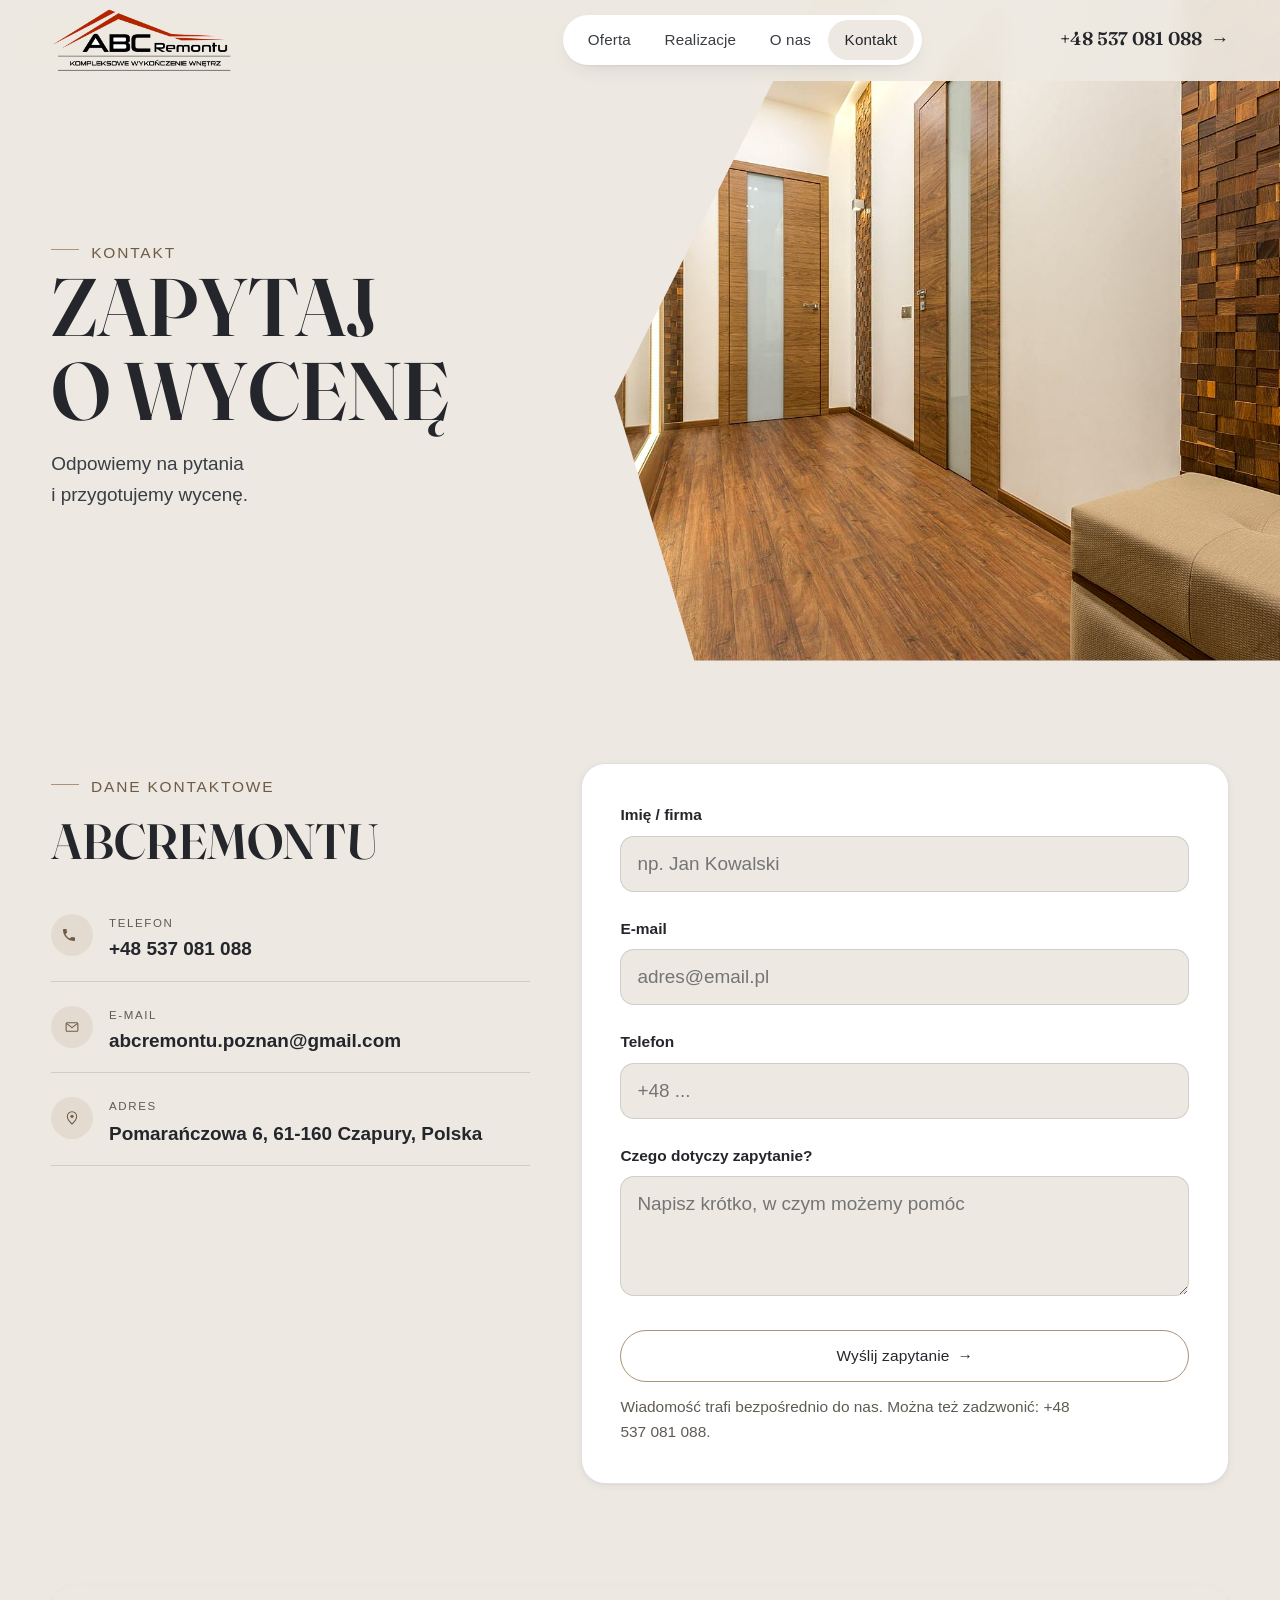
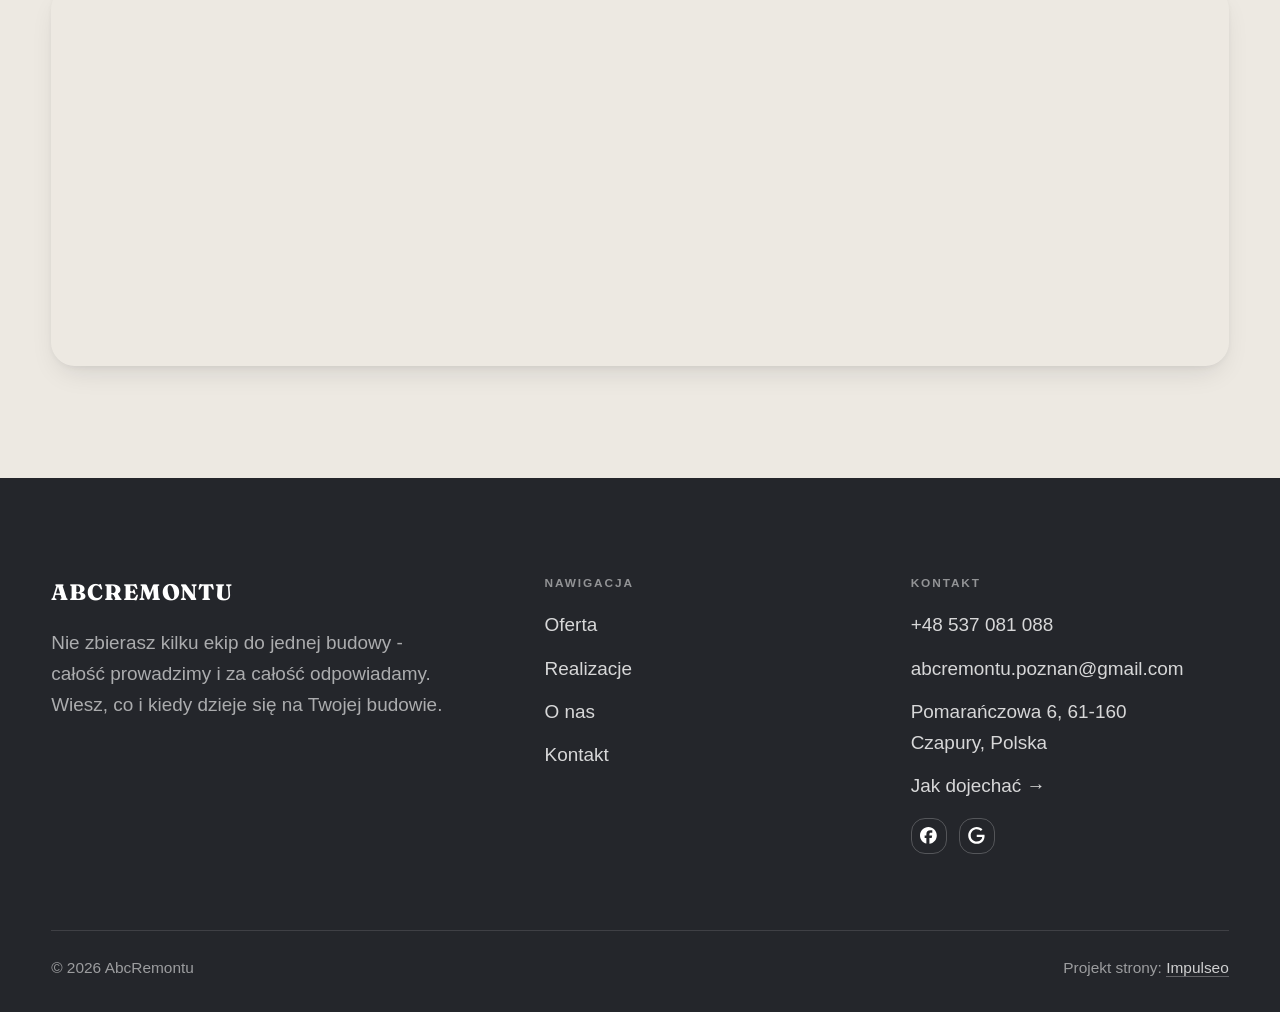
==== commit ae9eb1bc: "[claude-edit][cmt:c3a9c113-6f84-40ff-a302-b3dc191687d7] styl jak klindworthroofing.com: beż/grafit/b" ====
--- a/kontakt.html
+++ b/kontakt.html
@@ -19,7 +19,9 @@
 <meta name="twitter:card" content="summary_large_image">
 <link rel="preconnect" href="https://fonts.googleapis.com">
 <link rel="preconnect" href="https://fonts.gstatic.com" crossorigin>
-<link href="https://fonts.googleapis.com/css2?family=Space+Grotesk:wght@500;600;700&family=DM+Sans:opsz,wght@9..40,400;9..40,500;9..40,600&display=swap" rel="stylesheet">
+<link href="https://fonts.googleapis.com/css2?family=Fraunces:opsz,wght,SOFT@9..144,400;9..144,600,0&display=swap" rel="stylesheet">
+<link rel="preconnect" href="https://api.fontshare.com" crossorigin>
+<link href="https://api.fontshare.com/v2/css?f[]=satoshi@400,500,700&display=swap" rel="stylesheet">
 <link rel="stylesheet" href="assets/styles.css?v=2b8f5d81">
 </head>
 <body>
@@ -32,7 +34,7 @@
       <a href="realizacje.html">Realizacje</a>
       <a href="o-nas.html">O nas</a>
       <a href="kontakt.html" class="active" aria-current="page">Kontakt</a>
-      <a href="tel:+48537081088" class="btn btn-accent">Zadzwoń +48 537 081 088</a>
+      <a href="tel:+48537081088" class="btn btn-accent">+48 537 081 088 <span class="arr">→</span></a>
     </nav>
     <button class="nav-toggle" aria-label="Menu"><span></span><span></span><span></span></button>
   </div>
--- a/assets/styles.css
+++ b/assets/styles.css
@@ -1847,3 +1847,137 @@
 
 /* === szary tekst dociągnięty do czytelności (WCAG 4.5 na wszystkich tłach) === */
 :root{--muted:#716360;}
+
+/* ============================================================
+   SKÓRKA „KLINDWORTH" (Szymon 27.10.2026: przerób stronę na styl klindworthroofing.com)
+   Ciepły beż + grafit + brąz, szeryf wersalikami w nagłówkach, przyciski-pigułki,
+   zdjęcie w hero cięte ukośnymi pasami. Blok MUSI zostać ostatni - wygrywa nad resztą.
+   ============================================================ */
+:root{
+  --paper:#EDE9E2;--paper-2:#E4DED4;--paper-3:#DCD5C9;
+  --ink:#24262B;--ink-soft:#3A3D44;--muted:#5F5A52;--line:rgba(36,38,43,.14);
+  --accent:#AC9376;--accent-d:#6E5B45;--accent-soft:rgba(172,147,118,.16);--accent-text:#6E5B45;
+  --dark:#24262B;
+  --font-display:'Fraunces','Georgia',serif;
+  --font-body:'Satoshi','Helvetica Neue',Arial,sans-serif;
+  --r-sm:14px;--r-md:18px;--r-lg:24px;
+}
+body{background:var(--paper);color:var(--ink)}
+h1,h2,h3{font-family:var(--font-display);font-weight:600;font-variation-settings:"opsz" 144,"SOFT" 0;letter-spacing:-.005em}
+h1,h2{text-transform:uppercase;line-height:1.02}
+h3{letter-spacing:0}
+.eyebrow,.cta .eyebrow{color:var(--accent-d);font-family:var(--font-body);font-weight:500;letter-spacing:.12em}
+.eyebrow::before{background:var(--accent)}
+
+/* przyciski = pigułki jak u wzorca */
+.btn{border-radius:999px;font-weight:500;letter-spacing:.01em}
+.btn-accent,.btn-accent[data-accent-d]{background:transparent;color:var(--ink);border:1px solid var(--accent);box-shadow:none}
+.btn-accent:hover{background:var(--ink);border-color:var(--ink);color:var(--paper)}
+.btn-ghost{border-color:var(--line);color:var(--ink)}
+.btn-ghost:hover{border-color:var(--ink);color:var(--ink)}
+.cta .btn-light{background:transparent;color:#fff;border:1px solid var(--accent);box-shadow:none}
+.cta .btn-light:hover{background:var(--accent);color:var(--ink)}
+
+/* pasek: zawsze jasny, logo z lewej, menu w białej pigułce na środku, telefon z prawej */
+.nav,.nav.is-stuck,.nav.nav-solid{background:color-mix(in srgb,var(--paper) 94%,transparent);backdrop-filter:saturate(140%) blur(10px);border-bottom:1px solid transparent;box-shadow:none}
+.nav.nav-solid{border-bottom-color:var(--line)}
+.nav::after{display:none}
+.nav .nav-links a:not(.btn-accent),.nav.nav-solid .nav-links a:not(.btn-accent){color:var(--ink-soft);text-transform:none;letter-spacing:.01em;font-size:.95rem;font-weight:500}
+.nav .nav-links a:not(.btn-accent):hover,.nav .nav-links a.active:not(.btn-accent){color:var(--ink)}
+.nav .nav-links a:not(.btn-accent)::after{background:var(--accent)}
+.nav .nav-toggle span{background:var(--ink)}
+.nav .nav-links a.btn-accent,.nav:not(.nav-solid) .nav-links a.btn-accent{background:transparent;border:0;color:var(--ink);font-family:var(--font-display);font-size:1.15rem;font-weight:600;text-transform:none;letter-spacing:0;padding:.4rem 0;border-radius:0}
+.nav .nav-links a.btn-accent:hover,.nav:not(.nav-solid) .nav-links a.btn-accent:hover{background:transparent;color:var(--accent-d);filter:none}
+@media(min-width:681px){
+  .nav .nav-links{gap:0;flex:0 1 auto;margin-inline:auto;background:#fff;border-radius:999px;padding:.35rem .5rem;box-shadow:0 1px 2px rgba(36,38,43,.05),0 8px 24px -14px rgba(36,38,43,.25)}
+  .nav .nav-links a:not(.btn-accent){padding:.45rem 1.05rem;border-radius:999px}
+  .nav .nav-links a:not(.btn-accent)::after{display:none}
+  .nav .nav-links a:not(.btn-accent):hover,.nav .nav-links a.active:not(.btn-accent){background:var(--paper)}
+  .nav .nav-inner{height:80px}
+}
+@media(max-width:680px){
+  .nav .nav-links{background:var(--paper)}
+  .nav .nav-links a.btn-accent{position:static;transform:none;border:1px solid var(--accent);border-radius:999px;padding:.7rem 1rem;font-family:var(--font-body);font-size:1rem}
+}
+
+/* HERO: tekst na beżu z lewej, zdjęcie z prawej przecięte ukośnymi pasami */
+.hero-kw{position:relative;isolation:isolate;overflow:hidden;background:var(--paper);min-height:min(100svh,900px);display:flex;align-items:center;padding-block:clamp(7rem,14vh,9rem) clamp(3rem,8vh,5rem)}
+.hero-kw .wrap{position:relative;z-index:2}
+.kw-copy{max-width:min(36rem,48%)}
+.kw-kicker{display:block;font-size:.9rem;letter-spacing:.14em;text-transform:uppercase;color:var(--accent-d);margin-bottom:1.1rem}
+.kw-title{font-size:min(clamp(2.8rem,1.6rem + 4vw,5.2rem),10svh);line-height:.98;margin-bottom:1.4rem}
+.kw-lead{font-size:clamp(1.05rem,1rem + .25vw,1.22rem);line-height:1.6;color:var(--ink-soft);max-width:34rem}
+.kw-actions{display:flex;flex-wrap:wrap;align-items:center;gap:1.4rem;margin-top:2rem}
+.kw-actions .btn{padding:.95rem 1.8rem;font-size:1.02rem}
+.kw-tel{font-family:var(--font-display);font-weight:600;font-size:1.35rem;color:var(--ink);white-space:nowrap;border-bottom:1px solid var(--accent);padding-bottom:2px}
+.kw-tel:hover{color:var(--accent-d)}
+.kw-trust{margin-top:2.2rem;font-size:.92rem;color:var(--muted);display:flex;flex-wrap:wrap;gap:.4rem 1.2rem}
+.kw-trust .ico-star{color:var(--accent)}
+.kw-art{position:absolute;top:0;bottom:0;right:0;width:56%;z-index:1;
+  clip-path:polygon(34% 6%,100% 6%,100% 100%,16% 100%,0 64%)}
+.kw-art img{width:100%;height:100%;object-fit:cover;display:block}
+.kw-bar{position:absolute;top:-20%;height:140%;width:clamp(26px,3.4vw,52px);background:var(--paper);z-index:2;pointer-events:none}
+.kw-bar1{left:44%;transform:rotate(-34deg)}
+.kw-bar2{left:60%;transform:rotate(34deg)}
+@media(max-width:900px){
+  .hero-kw{flex-direction:column;align-items:stretch;min-height:0;padding-top:6.5rem}
+  .kw-copy{max-width:none}
+  .kw-art{position:relative;width:100%;height:clamp(260px,52vw,420px);margin-top:2.5rem;order:2;
+    clip-path:polygon(0 18%,30% 0,100% 0,100% 100%,0 100%)}
+  .kw-bar1{left:38%}.kw-bar2{left:62%}
+}
+
+/* „Co robimy": wstęp + duże karty z podpisem pod zdjęciem */
+.kw-what .kw-what-top{display:grid;grid-template-columns:1fr 1.2fr;gap:clamp(2rem,5vw,5rem);align-items:end;margin-bottom:clamp(2rem,4vw,3.5rem)}
+.kw-what .kw-what-top p{color:var(--ink-soft);font-size:var(--text-lg);line-height:1.6}
+.kw-what .gateway{aspect-ratio:4/5;border-radius:var(--r-md)}
+.kw-what .gateway::after{background:linear-gradient(180deg,transparent 50%,rgba(36,38,43,.72))}
+.kw-what .gateway .g-ttl{font-family:var(--font-display);text-transform:uppercase;font-weight:600;font-size:1.6rem;letter-spacing:0}
+.kw-what .gateway .g-ttl small{text-transform:none;font-family:var(--font-body)}
+@media(max-width:800px){.kw-what .kw-what-top{grid-template-columns:1fr}}
+
+/* sekcje, karty, galeria - zaokrąglenia i tła jak u wzorca */
+.fach-uslugi,.opinie{background:var(--paper-2)}
+.fu-name{font-family:var(--font-display);text-transform:uppercase;font-weight:600}
+.fu-cta{color:var(--accent-d)}
+.tile,.tile img,.svc-row-art,.svc-row-art img,.op-card,.faq-item{border-radius:var(--r-md)}
+.op-card{background:var(--paper);box-shadow:none;border:1px solid var(--line)}
+.op-card blockquote{font-family:var(--font-display);font-size:1.18rem;line-height:1.5;font-weight:400}
+.op-star,.op-star .ico-star{color:var(--accent)}
+.pno{color:var(--accent-d)}
+
+/* nagłówki podstron w tym samym języku co hero: beż + zdjęcie cięte ukośnie */
+.pagehead{background:var(--paper);min-height:clamp(380px,52svh,560px);align-items:center;border-bottom:0}
+.pagehead::after{display:none}
+.pagehead img{left:auto;right:0;width:52%;clip-path:polygon(30% 0,100% 0,100% 100%,12% 100%,0 60%)}
+.pagehead .wrap{color:var(--ink);padding-block:clamp(7rem,14vh,8.5rem) 3rem}
+.pagehead h1{color:var(--ink);text-shadow:none;max-width:12ch}
+.pagehead .eyebrow{color:var(--accent-d)}
+.pagehead .eyebrow::before{background:var(--accent)}
+.pagehead p{color:var(--ink-soft);text-shadow:none;max-width:34ch}
+@media(max-width:800px){
+  .pagehead{flex-direction:column;align-items:stretch;min-height:0}
+  .pagehead img{position:relative;width:100%;height:240px;order:2;clip-path:polygon(0 20%,30% 0,100% 0,100% 100%,0 100%)}
+  .pagehead .wrap{padding-bottom:1.5rem}
+}
+
+/* „Popracujmy razem": ciemny blok z dużym numerem, jak u wzorca */
+.cta,footer{background:var(--dark)}
+.cta::before{display:none}
+.cta h2{font-size:clamp(2.2rem,1.4rem + 3vw,4rem)}
+.kw-bigtel{display:inline-block;font-family:var(--font-display);font-weight:600;font-size:clamp(2rem,1.2rem + 3vw,3.6rem);color:#fff;margin-top:1.2rem;white-space:nowrap}
+.kw-bigtel:hover{color:var(--accent)}
+footer .name{font-family:var(--font-display);text-transform:uppercase;font-weight:600}
+footer h4{color:var(--accent)}
+.sticky-call .sc-call,.sticky-call .sc-quote{border-radius:999px}
+/* poprawki po obejrzeniu zrzutu: tytuł nie wchodzi na zdjęcie, pigułka menu bez rezerwy JS pod telefon */
+.kw-title{font-size:min(clamp(2.5rem,1.3rem + 3.3vw,4.4rem),9svh)}
+.kw-art{width:52%}
+@media(min-width:681px){.nav .nav-links{padding-right:.5rem!important}}
+@media(min-width:681px) and (max-width:1060px){
+  .nav .nav-links{margin-inline:auto 13rem}
+  .nav .nav-links a:not(.btn-accent){padding:.45rem .7rem}
+}
+@media(max-width:900px){.kw-art{width:100%}}
+.kw-what .kw-what-top .head{margin-bottom:0}
+.cta .eyebrow{color:var(--accent)}
